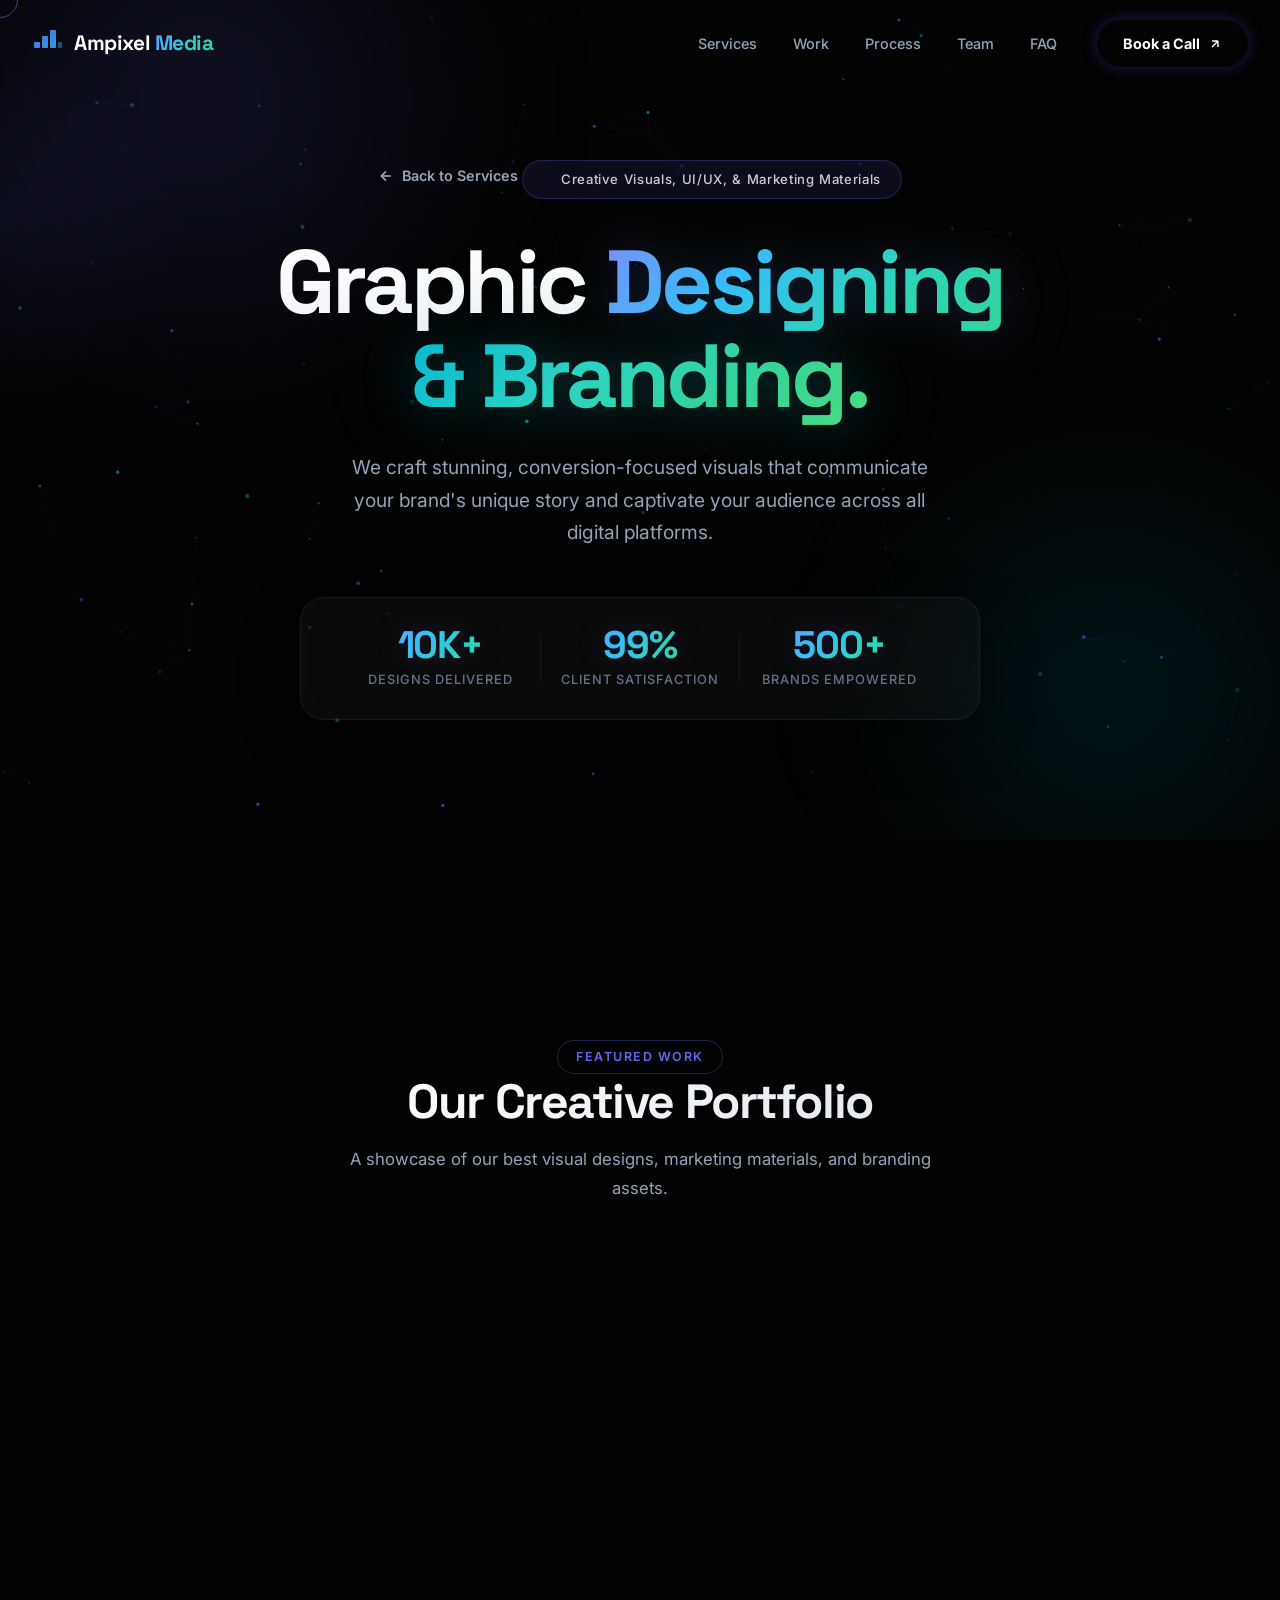
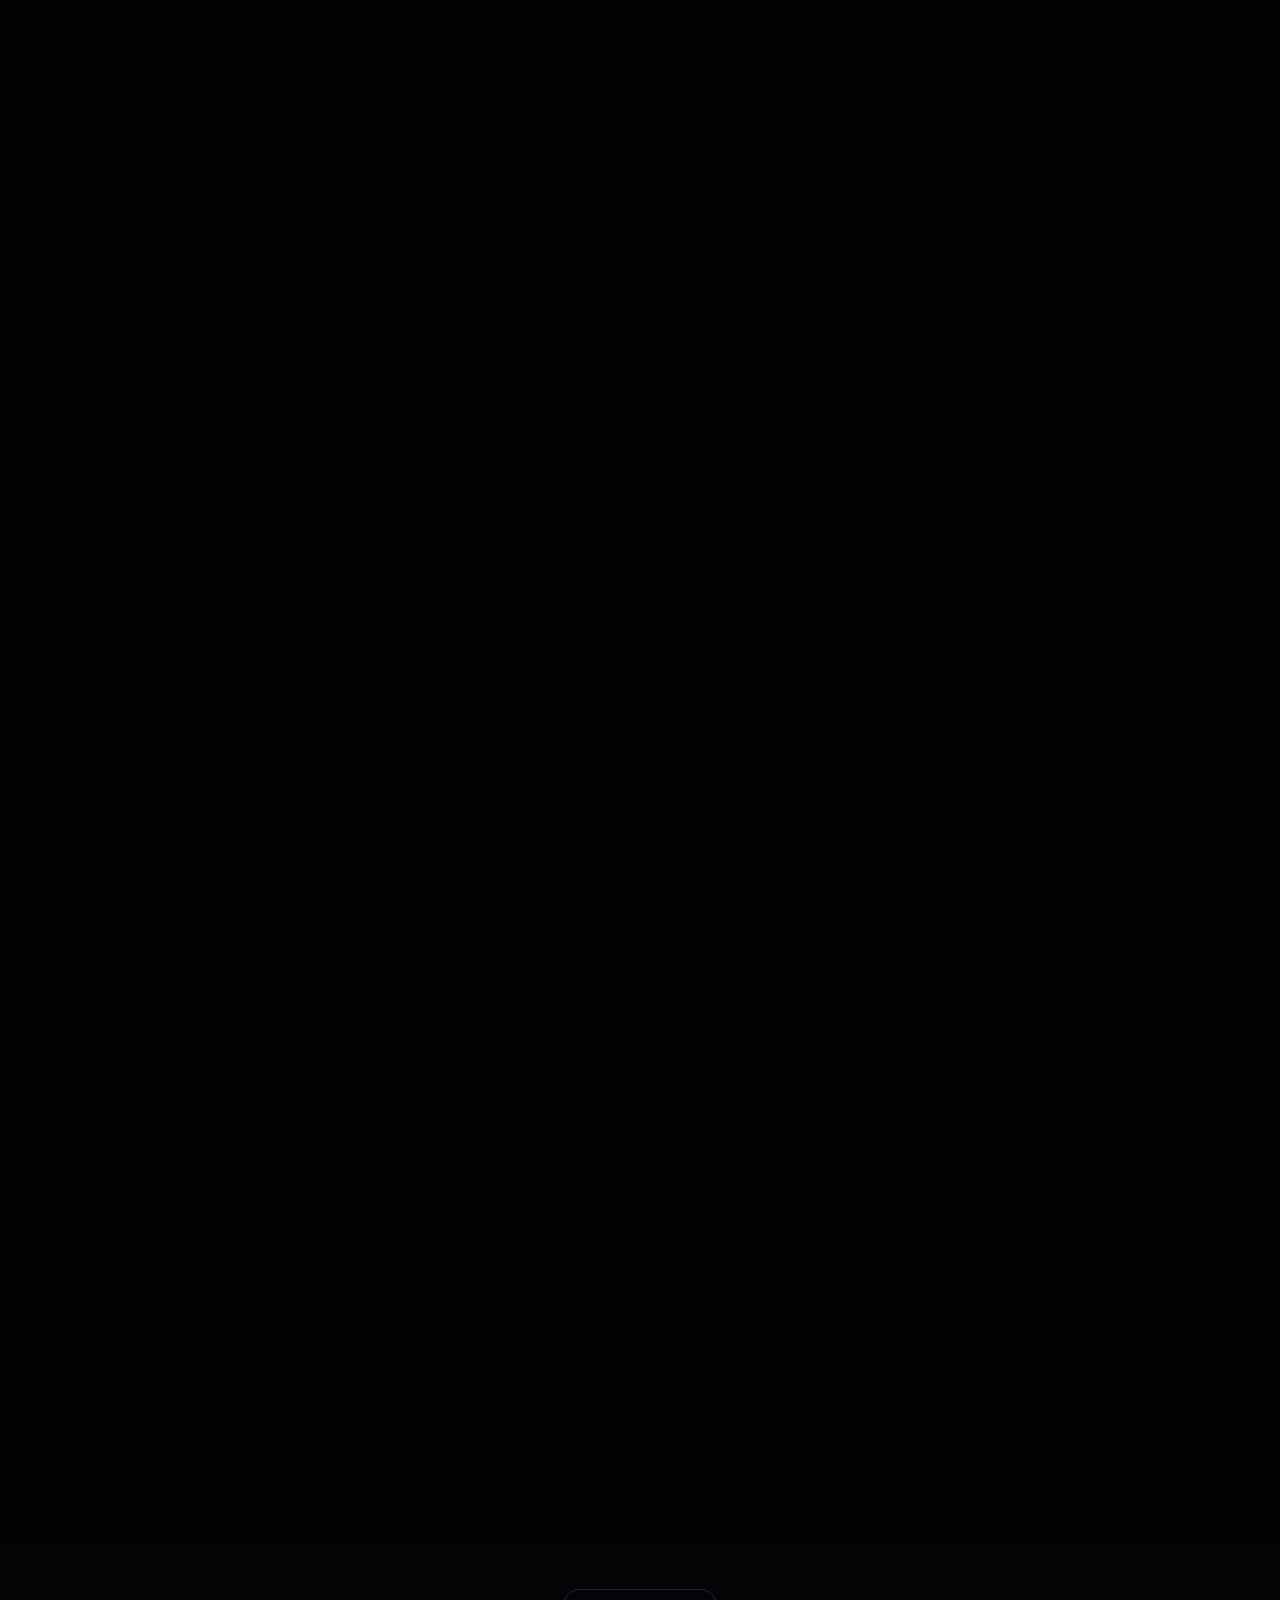
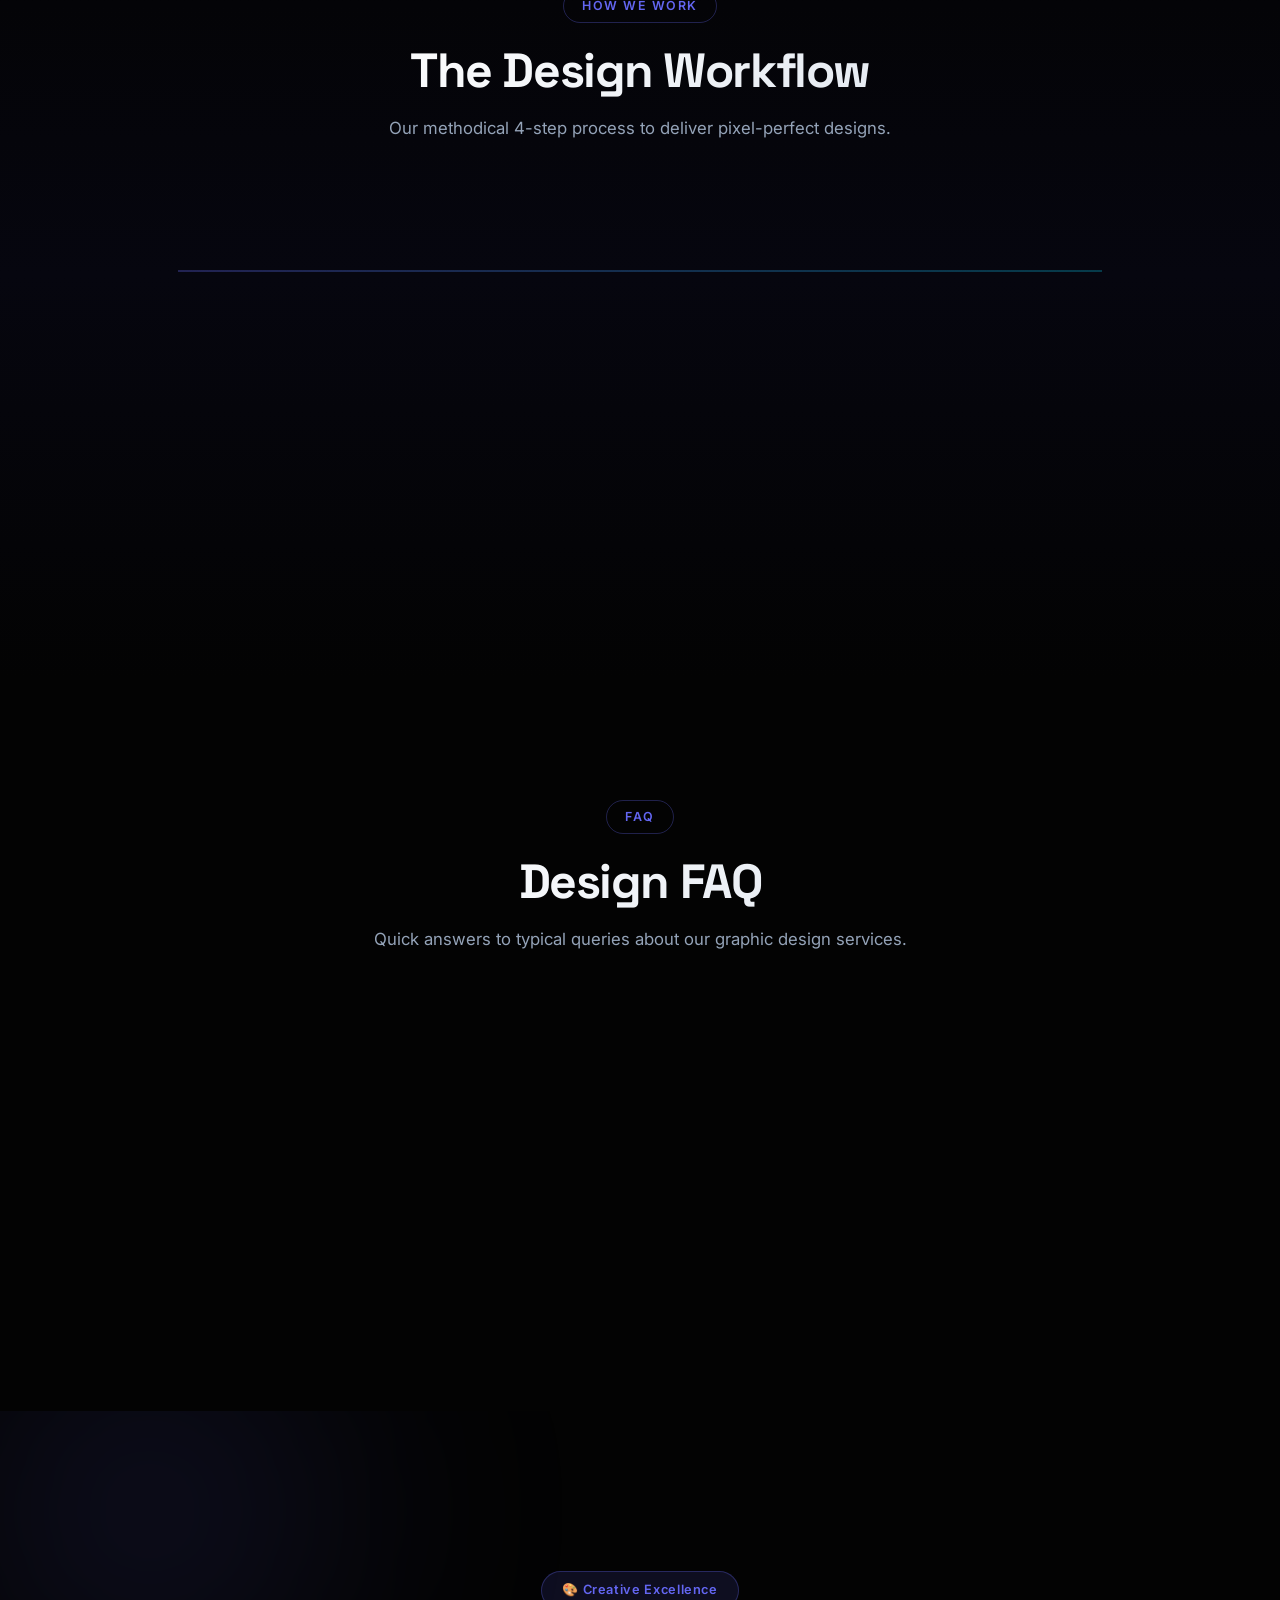
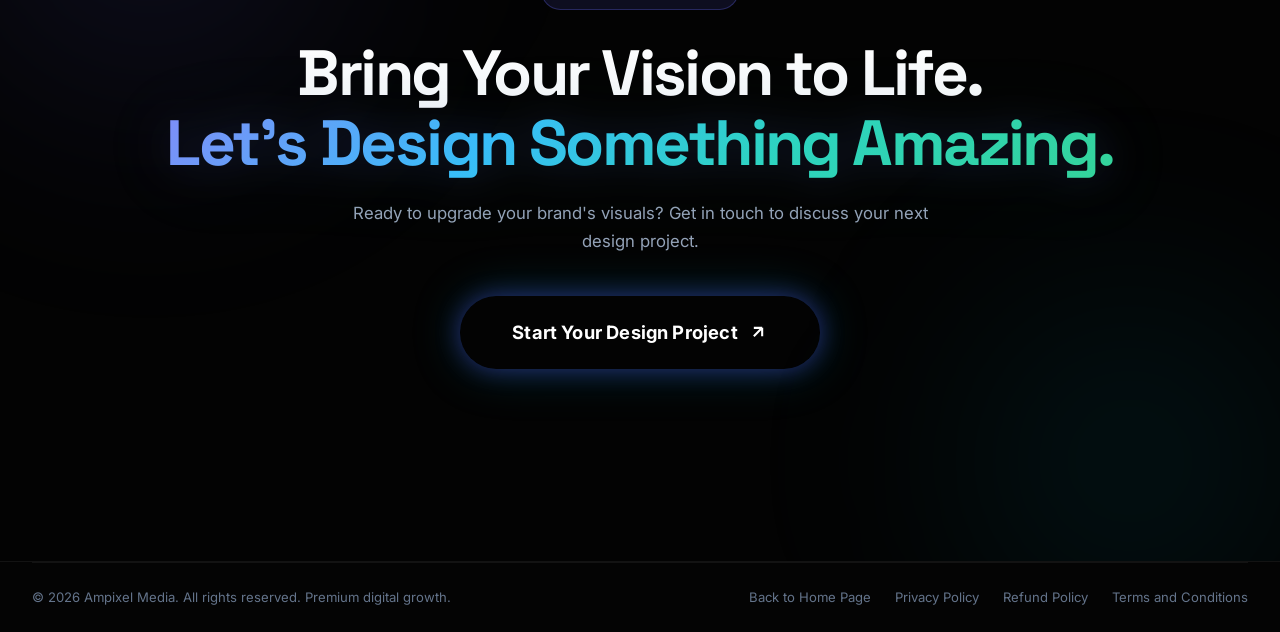
==== graphic-designing.html @ a47f85a4 "added graphic design html" ====
<!DOCTYPE html>
<html lang="en">

<head>
    <meta charset="UTF-8">
    <meta name="viewport" content="width=device-width, initial-scale=1.0">

    <title>Graphic Designing — Ampixel Media</title>
    <meta name="description"
        content="Elevate your brand with stunning visual designs, marketing materials, and digital assets by Ampixel Media.">
    <link rel="preconnect" href="https://fonts.googleapis.com">
    <link rel="preconnect" href="https://fonts.gstatic.com" crossorigin>
    <link
        href="https://fonts.googleapis.com/css2?family=Inter:wght@300;400;500;600;700&family=Space+Grotesk:wght@400;500;600;700;800&display=swap"
        rel="stylesheet">
    <link rel="stylesheet" href="css/style.css">
    <style>
        /* Subpage specific styles */
        .back-btn {
            display: inline-flex;
            align-items: center;
            gap: 8px;
            color: var(--text-secondary);
            font-size: 0.9rem;
            font-weight: 600;
            margin-bottom: 24px;
            transition: var(--transition);
        }

        .back-btn:hover {
            color: var(--secondary);
            transform: translateX(-4px);
        }

        .service-detail-grid {
            display: grid;
            grid-template-columns: 1.2fr 1fr;
            gap: 60px;
            margin-top: 60px;
        }

        .service-features-list {
            display: flex;
            flex-direction: column;
            gap: 24px;
        }

        .feature-item-box {
            background: var(--bg-card);
            border: 1px solid var(--border);
            border-radius: var(--radius);
            padding: 24px;
            transition: var(--transition);
        }

        .feature-item-box:hover {
            border-color: rgba(99, 102, 241, 0.3);
            transform: translateY(-2px);
        }

        .feature-item-box h4 {
            font-family: var(--font-head);
            font-size: 1.1rem;
            font-weight: 700;
            margin-bottom: 8px;
            color: white;
        }

        .feature-item-box p {
            color: var(--text-secondary);
            font-size: 0.9rem;
            line-height: 1.6;
        }

        .tech-stack-wrap {
            margin-top: 32px;
        }

        .tech-stack-title {
            font-family: var(--font-head);
            font-size: 1rem;
            font-weight: 700;
            margin-bottom: 16px;
            letter-spacing: 0.05em;
            text-transform: uppercase;
            color: var(--text-muted);
        }

        .tech-badge-container {
            display: flex;
            gap: 10px;
            flex-wrap: wrap;
        }

        .tech-badge {
            background: rgba(255, 255, 255, 0.03);
            border: 1px solid var(--border);
            border-radius: 50px;
            padding: 8px 18px;
            font-size: 0.85rem;
            color: var(--text-secondary);
            font-weight: 500;
        }

        @media (max-width: 992px) {
            .service-detail-grid {
                grid-template-columns: 1fr;
                gap: 40px;
            }
        }

        /* Masonry Grid Styles */
        .masonry-portfolio {
            padding: 80px 0;
            background: var(--bg);
        }

        .masonry-grid {
            column-count: 3;
            column-gap: 24px;
            margin-top: 40px;
        }

        .masonry-item {
            break-inside: avoid;
            margin-bottom: 24px;
            border-radius: 12px;
            overflow: hidden;
            position: relative;
            background: var(--bg-card);
            border: 1px solid var(--border);
            transition: var(--transition);
        }

        .masonry-item:hover {
            transform: translateY(-5px);
            border-color: var(--secondary);
            box-shadow: 0 10px 30px rgba(0, 0, 0, 0.3);
        }

        .masonry-item img {
            width: 100%;
            display: block;
            transition: transform 0.5s ease;
        }

        .masonry-item:hover img {
            transform: scale(1.05);
        }

        @media (max-width: 992px) {
            .masonry-grid {
                column-count: 2;
            }
        }

        @media (max-width: 576px) {
            .masonry-grid {
                column-count: 1;
            }
        }
    </style>
</head>

<body>

    <!-- Loading Screen -->
    <div id="loader" class="loader">
        <div class="loader-inner">
            <div class="loader-logo">
                <span class="loader-a">A</span><span class="loader-m">mpixel</span>
            </div>
            <div class="loader-bar">
                <div class="loader-fill"></div>
            </div>
            <p class="loader-text">Loading Details...</p>
        </div>
    </div>

    <!-- Custom Cursor -->
    <div class="cursor-dot" id="cursorDot"></div>
    <div class="cursor-ring" id="cursorRing"></div>

    <!-- Scroll Progress -->
    <div class="scroll-progress" id="scrollProgress"></div>

    <!-- Back to Top -->
    <button class="back-to-top" id="backToTop" aria-label="Back to top">
        <svg width="20" height="20" viewBox="0 0 24 24" fill="none" stroke="currentColor" stroke-width="2.5">
            <path d="M18 15l-6-6-6 6" />
        </svg>
    </button>

    <!-- NAVBAR -->
    <nav class="navbar" id="navbar">
        <div class="nav-container">
            <a href="index.html" class="nav-logo">
                <div class="logo-icon">
                    <svg width="32" height="32" viewBox="0 0 32 32" fill="none">
                        <rect x="2" y="14" width="6" height="6" rx="1" fill="url(#lg1)" />
                        <rect x="10" y="8" width="6" height="12" rx="1" fill="url(#lg1)" />
                        <rect x="18" y="2" width="6" height="18" rx="1" fill="url(#lg1)" />
                        <rect x="26" y="14" width="4" height="6" rx="1" fill="url(#lg1)" opacity="0.5" />
                        <defs>
                            <linearGradient id="lg1" x1="0" y1="0" x2="32" y2="32" gradientUnits="userSpaceOnUse">
                                <stop stop-color="#6366F1" />
                                <stop offset="1" stop-color="#06B6D4" />
                            </linearGradient>
                        </defs>
                    </svg>
                </div>
                <span class="logo-text">Ampixel<span class="logo-accent"> Media</span></span>
            </a>
            <div class="nav-links" id="navLinks">
                <a href="index.html#services" class="nav-link">Services</a>
                <a href="index.html#work" class="nav-link">Work</a>
                <a href="index.html#process" class="nav-link">Process</a>
                <a href="index.html#team" class="nav-link">Team</a>
                <a href="index.html#faq" class="nav-link">FAQ</a>
            </div>
            <a href="https://wa.me/917355801141?text=Hi%20Ampixel%20Media!%20I%27d%20like%20to%20book%20a%20free%20strategy%20call%20for%20Graphic%20Designing."
                target="_blank" class="nav-cta">
                Book a Call
                <svg width="14" height="14" viewBox="0 0 24 24" fill="none" stroke="currentColor" stroke-width="2.5">
                    <path d="M7 17L17 7M17 7H7M17 7v10" />
                </svg>
            </a>
            <button class="hamburger" id="hamburger" aria-label="Toggle menu">
                <span></span><span></span><span></span>
            </button>
        </div>
    </nav>

    <!-- HERO SECTION -->
    <section class="hero" id="home" style="min-height: 80vh;">
        <canvas id="particleCanvas"></canvas>
        <div class="hero-blob hero-blob-1"></div>
        <div class="hero-blob hero-blob-2"></div>
        <div class="mouse-glow" id="mouseGlow"></div>

        <div class="hero-container">
            <a href="index.html#services" class="back-btn reveal">
                <svg width="16" height="16" viewBox="0 0 24 24" fill="none" stroke="currentColor" stroke-width="2.5">
                    <line x1="19" y1="12" x2="5" y2="12" />
                    <polyline points="12 19 5 12 12 5" />
                </svg>
                Back to Services
            </a>
            <div class="hero-badge reveal">
                <span class="badge-dot"></span>
                Creative Visuals, UI/UX, & Marketing Materials
            </div>
            <h1 class="hero-title reveal reveal-delay-1">
                Graphic <span class="gradient-text">Designing</span><br>
                <span class="gradient-text-cyan">& Branding.</span>
            </h1>
            <p class="hero-sub reveal reveal-delay-2">
                We craft stunning, conversion-focused visuals that communicate your brand's unique story and captivate
                your audience across all digital platforms.
            </p>

            <div class="hero-stats reveal reveal-delay-3" style="max-width: 680px;">
                <div class="stat-card">
                    <div class="stat-num" data-count="10" data-suffix="K+">0K+</div>
                    <div class="stat-label">Designs Delivered</div>
                </div>
                <div class="stat-divider"></div>
                <div class="stat-card">
                    <div class="stat-num" data-count="99" data-suffix="%">0%</div>
                    <div class="stat-label">Client Satisfaction</div>
                </div>
                <div class="stat-divider"></div>
                <div class="stat-card">
                    <div class="stat-num" data-count="500" data-suffix="+">0+</div>
                    <div class="stat-label">Brands Empowered</div>
                </div>
            </div>
        </div>
    </section>

    <!-- MASONRY PORTFOLIO SECTION -->
    <section class="masonry-portfolio" id="portfolio">
        <div class="section-container">
            <div class="section-header reveal" style="text-align: center;">
                <span class="section-tag" style="margin: 0 auto;">Featured Work</span>
                <h2 class="section-title">Our Creative Portfolio</h2>
                <p class="section-sub">A showcase of our best visual designs, marketing materials, and branding assets.
                </p>
            </div>

            <div class="masonry-grid reveal">
                <!-- Graphic Designing Portfolio -->
                <div class="masonry-item">
                    <img src="images/portfolio/Graphic Designing Portfolio/GE1.png" alt="Graphic Design 1"
                        onerror="this.src='https://picsum.photos/600/800?random=ge1'">
                </div>
                <div class="masonry-item">
                    <img src="images/portfolio/Graphic Designing Portfolio/GE2.png" alt="Graphic Design 2"
                        onerror="this.src='https://picsum.photos/600/600?random=ge2'">
                </div>
                <div class="masonry-item">
                    <img src="images/portfolio/Graphic Designing Portfolio/GE3.png" alt="Graphic Design 3"
                        onerror="this.src='https://picsum.photos/600/900?random=ge3'">
                </div>
                <div class="masonry-item">
                    <img src="images/portfolio/Graphic Designing Portfolio/GE4.png" alt="Graphic Design 4"
                        onerror="this.src='https://picsum.photos/600/500?random=ge4'">
                </div>
                <div class="masonry-item">
                    <img src="images/portfolio/Graphic Designing Portfolio/GE5.png" alt="Graphic Design 5"
                        onerror="this.src='https://picsum.photos/600/750?random=ge5'">
                </div>
                <div class="masonry-item">
                    <img src="images/portfolio/Graphic Designing Portfolio/GE6.png" alt="Graphic Design 6"
                        onerror="this.src='https://picsum.photos/600/850?random=ge6'">
                </div>
                <div class="masonry-item">
                    <img src="images/portfolio/Graphic Designing Portfolio/GE7.png" alt="Graphic Design 7"
                        onerror="this.src='https://picsum.photos/600/700?random=ge7'">
                </div>
            </div>
        </div>
    </section>

    <!-- SERVICE DETAILS SECTION -->
    <section class="services-section" style="background: var(--bg);">
        <div class="section-container" style="padding-top: 40px;">
            <div class="service-detail-grid">
                <div class="reveal">
                    <div class="section-header" style="text-align: left; margin-bottom: 32px; max-width: 100%;">
                        <span class="section-tag" style="margin-left: 0;">Capabilities</span>
                        <h2 class="section-title" style="text-align: left;">High-Impact Visual Design</h2>
                        <p class="section-sub" style="text-align: left;">First impressions matter. We design graphics
                            that not only look beautiful but are strategically created to drive engagement and
                            conversions.</p>
                    </div>

                    <div class="service-features-list">
                        <div class="feature-item-box">
                            <h4>Social Media Creatives</h4>
                            <p>Thumb-stopping graphics tailored for Instagram, Facebook, LinkedIn, and Twitter. We
                                create carousels, single posts, and stories that align with your brand guidelines.</p>
                        </div>
                        <div class="feature-item-box">
                            <h4>UI/UX & Web Design Mockups</h4>
                            <p>Sleek, modern, and user-friendly interface designs for web and mobile applications. We
                                focus on usability, aesthetics, and seamless user experiences.</p>
                        </div>
                        <div class="feature-item-box">
                            <h4>Marketing & Print Materials</h4>
                            <p>High-quality designs for digital ads, posters, flyers, brochures, and banners. Our
                                designs ensure your marketing campaigns stand out and deliver results.</p>
                        </div>
                    </div>
                </div>

                <div class="reveal">
                    <div class="section-header" style="text-align: left; margin-bottom: 32px; max-width: 100%;">
                        <span class="section-tag" style="margin-left: 0;">Our Tools</span>
                        <h2 class="section-title" style="text-align: left;">Creative Arsenal</h2>
                    </div>

                    <div class="feature-item-box" style="margin-bottom: 32px;">
                        <h4 style="color: var(--secondary);">Design Strategy</h4>
                        <p>We blend art and psychology to choose the right color palettes, typography, and visual
                            hierarchy that resonates with your target demographic.</p>
                    </div>

                    <div class="tech-stack-wrap">
                        <div class="tech-stack-title">Software We Command</div>
                        <div class="tech-badge-container">
                            <span class="tech-badge">Adobe Photoshop</span>
                            <span class="tech-badge">Adobe Illustrator</span>
                            <span class="tech-badge">Figma</span>
                            <span class="tech-badge">Adobe InDesign</span>
                            <span class="tech-badge">Canva Pro</span>
                            <span class="tech-badge">CorelDRAW</span>
                        </div>
                    </div>
                </div>
            </div>
        </div>
    </section>

    <!-- PROCESS SECTION -->
    <section class="process-section" id="process">
        <div class="section-container">
            <div class="section-header reveal">
                <span class="section-tag">How We Work</span>
                <h2 class="section-title">The Design Workflow</h2>
                <p class="section-sub">Our methodical 4-step process to deliver pixel-perfect designs.</p>
            </div>

            <div class="process-timeline">
                <div class="process-step reveal">
                    <div class="step-number">01</div>
                    <div class="step-content">
                        <div class="step-icon">🎯</div>
                        <h3>Discovery & Briefing</h3>
                        <p>We start by understanding your brand, target audience, goals, and visual preferences.</p>
                    </div>
                    <div class="step-connector"></div>
                </div>
                <div class="process-step reveal">
                    <div class="step-number">02</div>
                    <div class="step-content">
                        <div class="step-icon">💡</div>
                        <h3>Ideation & Concepts</h3>
                        <p>Brainstorming and sketching out initial concepts, layouts, and mood boards.</p>
                    </div>
                    <div class="step-connector"></div>
                </div>
                <div class="process-step reveal">
                    <div class="step-number">03</div>
                    <div class="step-content">
                        <div class="step-icon">🎨</div>
                        <h3>Design & Refinement</h3>
                        <p>Creating the actual digital artwork, focusing on typography, colors, and visual hierarchy.
                        </p>
                    </div>
                    <div class="step-connector"></div>
                </div>
                <div class="process-step reveal">
                    <div class="step-number">04</div>
                    <div class="step-content">
                        <div class="step-icon">✨</div>
                        <h3>Feedback & Final Delivery</h3>
                        <p>Collaborating on revisions until perfection, then exporting in all necessary formats.</p>
                    </div>
                </div>
            </div>
        </div>
    </section>

    <!-- FAQ SECTION -->
    <section class="faq-section" id="faq">
        <div class="section-container">
            <div class="section-header reveal">
                <span class="section-tag">FAQ</span>
                <h2 class="section-title">Design FAQ</h2>
                <p class="section-sub">Quick answers to typical queries about our graphic design services.</p>
            </div>

            <div class="faq-list">
                <div class="faq-item reveal" tabindex="0">
                    <div class="faq-question">
                        <span>What file formats do you deliver?</span>
                        <div class="faq-icon"><svg width="20" height="20" viewBox="0 0 24 24" fill="none"
                                stroke="currentColor" stroke-width="2.5">
                                <path d="M12 5v14M5 12h14" />
                            </svg></div>
                    </div>
                    <div class="faq-answer">
                        <p>We provide all standard formats including PNG, JPG, PDF, and source files like PSD, AI, or
                            Figma links depending on the project requirements.</p>
                    </div>
                </div>

                <div class="faq-item reveal" tabindex="0">
                    <div class="faq-question">
                        <span>Do you offer unlimited revisions?</span>
                        <div class="faq-icon"><svg width="20" height="20" viewBox="0 0 24 24" fill="none"
                                stroke="currentColor" stroke-width="2.5">
                                <path d="M12 5v14M5 12h14" />
                            </svg></div>
                    </div>
                    <div class="faq-answer">
                        <p>We typically include a set number of revisions (usually 2-3 rounds) to ensure the project
                            stays on track, but we always work with you until you are completely satisfied.</p>
                    </div>
                </div>

                <div class="faq-item reveal" tabindex="0">
                    <div class="faq-question">
                        <span>Can you follow our existing brand guidelines?</span>
                        <div class="faq-icon"><svg width="20" height="20" viewBox="0 0 24 24" fill="none"
                                stroke="currentColor" stroke-width="2.5">
                                <path d="M12 5v14M5 12h14" />
                            </svg></div>
                    </div>
                    <div class="faq-answer">
                        <p>Absolutely! We ensure all new designs are perfectly aligned with your existing brand
                            identity, typography, and color schemes.</p>
                    </div>
                </div>
            </div>
        </div>
    </section>

    <!-- FINAL CTA SECTION -->
    <section class="final-cta" id="contact">
        <div class="cta-blob cta-blob-1"></div>
        <div class="cta-blob cta-blob-2"></div>
        <div class="section-container">
            <div class="cta-content reveal">
                <div class="cta-badge">🎨 Creative Excellence</div>
                <h2 class="cta-title">Bring Your Vision to Life.<br><span class="gradient-text">Let's Design Something
                        Amazing.</span></h2>
                <p class="cta-sub">Ready to upgrade your brand's visuals? Get in touch to discuss your next design
                    project.</p>
                <div class="cta-buttons">
                    <a href="https://wa.me/917355801141?text=Hi%20Ampixel%20Media!%20I%27d%20like%20to%20discuss%20a%20Graphic%20Design%20project."
                        target="_blank" class="btn-primary-glow btn-xl">
                        <span>Start Your Design Project</span>
                        <svg width="20" height="20" viewBox="0 0 24 24" fill="none" stroke="currentColor"
                            stroke-width="2.5">
                            <path d="M7 17L17 7M17 7H7M17 7v10" />
                        </svg>
                    </a>
                </div>
            </div>
        </div>
    </section>

    <!-- FOOTER -->
    <footer class="footer" id="footer">
        <div class="footer-container">
            <div class="footer-bottom">
                <p>© 2025 Ampixel Media. All rights reserved. Premium digital growth.</p>
                <div class="footer-bottom-links">
                    <a href="index.html">Back to Home Page</a>
                    <a href="privacy-policy.html">Privacy Policy</a>
                    <a href="refund-policy.html">Refund Policy</a>
                    <a href="terms-and-conditions.html">Terms and Conditions</a>
                </div>
            </div>
        </div>
    </footer>

    <script src="js/main.js"></script>
</body>

</html>
---- css/style.css ----
/* =============================================
   AMPIXEL MEDIA — PREMIUM AGENCY STYLESHEET
   ============================================= */

/* ---- FONTS ---- */
@import url('https://fonts.googleapis.com/css2?family=Inter:wght@300;400;500;600;700&family=Space+Grotesk:wght@400;500;600;700;800&display=swap');

/* ---- CSS VARIABLES ---- */
:root {
  /* Premium Indigo-Cyan-Emerald palette */
  --primary: #6366F1;
  --primary-rgb: 99, 102, 241;
  --primary-deep: #4F46E5;
  --secondary: #06B6D4;
  --secondary-rgb: 6, 182, 212;
  --tertiary: #10B981;
  --tertiary-rgb: 16, 185, 129;
  --accent-purple: #8B5CF6;
  --accent-pink: #EC4899;
  --accent-blue: #3B82F6;
  --accent-emerald: #34D399;
  --btn-blue-start: #4338CA;
  --btn-blue-mid: #4F46E5;
  --btn-blue-end: #06B6D4;
  --bg: #030303;
  --bg-card: #0A0A0A;
  --bg-card2: #050505;
  --text: #F8FAFC;
  --text-secondary: #94A3B8;
  --text-muted: #64748B;
  --border: rgba(255,255,255,0.06);
  --border-glow: rgba(99, 102, 241, 0.35);
  --glass-bg: rgba(255,255,255,0.02);
  --glass-border: rgba(255,255,255,0.06);
  --font-head: 'Space Grotesk', sans-serif;
  --font-body: 'Inter', sans-serif;
  --radius: 16px;
  --radius-sm: 10px;
  --radius-lg: 24px;
  --transition: all 0.3s cubic-bezier(0.4, 0, 0.2, 1);
  --transition-slow: all 0.6s cubic-bezier(0.4, 0, 0.2, 1);
  --shadow-glow: 0 0 50px rgba(99, 102, 241, 0.3);
  --shadow-card: 0 20px 60px rgba(0, 0, 0, 0.6);

  /* Gradient presets */
  --grad-primary: linear-gradient(135deg, #6366F1 0%, #3B82F6 30%, #06B6D4 60%, #10B981 100%);
  --grad-hero: linear-gradient(135deg, #818CF8 0%, #38BDF8 35%, #2DD4BF 65%, #34D399 100%);
  --grad-accent: linear-gradient(135deg, #8B5CF6 0%, #6366F1 25%, #06B6D4 55%, #34D399 100%);
  --grad-warm: linear-gradient(135deg, #A78BFA 0%, #818CF8 30%, #38BDF8 60%, #2DD4BF 100%);
  --grad-cool: linear-gradient(135deg, #3B82F6 0%, #06B6D4 40%, #10B981 70%, #34D399 100%);
  --grad-subtle: linear-gradient(135deg, #94A3B8 0%, #CBD5E1 50%, #E2E8F0 100%);
}

/* ---- RESET & BASE ---- */
*, *::before, *::after {
  box-sizing: border-box;
  margin: 0;
  padding: 0;
}

html {
  scroll-behavior: smooth;
  font-size: 16px;
}

body {
  font-family: var(--font-body);
  background: var(--bg);
  color: var(--text);
  line-height: 1.6;
  overflow-x: hidden;
  cursor: none;
}

/* ---- SELECTIVE PREMIUM TEXT GRADIENT SYSTEM ---- */
/* Headings get a rich indigo-to-emerald gradient for premium depth */
h1, h2, h3 {
  background: var(--grad-primary);
  -webkit-background-clip: text;
  -webkit-text-fill-color: transparent;
  background-clip: text;
}

/* Section subtitles & body copy — refined silver gradient for elegance */
h4, h5, h6 {
  background: linear-gradient(135deg, #E2E8F0 0%, #CBD5E1 50%, #94A3B8 100%);
  -webkit-background-clip: text;
  -webkit-text-fill-color: transparent;
  background-clip: text;
}

/* Body text uses high-contrast off-white — no gradient for readability */
p, li, label, blockquote {
  color: var(--text-secondary);
  -webkit-text-fill-color: var(--text-secondary);
}

/* Links & strong — subtle luminous treatment */
a {
  color: inherit;
  -webkit-text-fill-color: inherit;
}

strong, b {
  background: linear-gradient(135deg, #F8FAFC 0%, #E2E8F0 100%);
  -webkit-background-clip: text;
  -webkit-text-fill-color: transparent;
  background-clip: text;
}

/* UI Exclusions — keep interactive elements clean */
button,
input,
textarea,
select,
.btn-primary-glow,
.btn-primary-glow *,
.btn-outline-glow,
.btn-outline-glow *,
.btn-xl,
.btn-xl *,
.nav-cta,
.nav-cta *,
.mobile-cta,
.mobile-cta *,
.portfolio-btn,
.portfolio-btn *,
.newsletter-form button,
.newsletter-form button *,
.back-to-top,
.back-to-top *,
.social-btn,
.social-btn *,
.nav-link,
.nav-link *,
.mobile-link,
.mobile-link *,
.footer-links-group a,
.footer-bottom-links a,
.tech-badge,
.tech-badge *,
.service-tags span,
.service-tags span *,
.portfolio-results span,
.portfolio-industry,
.section-tag,
.badge-dot,
.step-number,
.author-avatar,
.service-badge,
.cursor-dot,
.cursor-ring,
.hamburger,
.hamburger span,
.marquee-item,
.marquee-item *,
svg,
svg *,
i,
i *,
.industry-icon,
.loader-text,
.loader-m,
.stat-label,
.hero-sub,
.section-sub,
.cta-sub,
.service-desc,
.why-card p,
.step-content p,
.result-desc,
.testimonial-text,
.faq-answer p,
.team-info p,
.team-role,
.footer-tagline,
.contact-item,
.contact-item a,
.footer-bottom p,
.footer-newsletter p,
.cta-trust,
.cta-trust span,
.trusted-label,
.back-btn {
  background: unset !important;
  -webkit-background-clip: unset !important;
  -webkit-text-fill-color: currentColor !important;
  background-clip: unset !important;
}

/* Custom scrollbar */
::-webkit-scrollbar { width: 5px; }
::-webkit-scrollbar-track { background: var(--bg); }
::-webkit-scrollbar-thumb {
  background: linear-gradient(180deg, #6366F1, #06B6D4, #10B981);
  border-radius: 10px;
}

img { max-width: 100%; height: auto; display: block; }
a { text-decoration: none; color: inherit; }
ul { list-style: none; }
button { cursor: pointer; border: none; background: none; font-family: inherit; }
input, textarea { font-family: inherit; }
* { -webkit-font-smoothing: antialiased; }

/* =============================================
   CURSOR
   ============================================= */
.cursor-dot {
  position: fixed;
  width: 6px;
  height: 6px;
  background: var(--primary);
  border-radius: 50%;
  pointer-events: none;
  z-index: 99999;
  transform: translate(-50%, -50%);
  transition: width 0.2s, height 0.2s, background 0.2s;
}

.cursor-ring {
  position: fixed;
  width: 36px;
  height: 36px;
  border: 1.5px solid rgba(99, 102, 241, 0.6);
  border-radius: 50%;
  pointer-events: none;
  z-index: 99998;
  transform: translate(-50%, -50%);
  transition: width 0.35s cubic-bezier(0.4, 0, 0.2, 1),
              height 0.35s cubic-bezier(0.4, 0, 0.2, 1),
              border-color 0.3s,
              left 0.12s linear,
              top 0.12s linear;
}

.cursor-ring.hovered {
  width: 56px;
  height: 56px;
  border-color: rgba(6, 182, 212, 0.8);
  background: rgba(99, 102, 241, 0.05);
}

/* =============================================
   SCROLL PROGRESS
   ============================================= */
.scroll-progress {
  position: fixed;
  top: 0;
  left: 0;
  height: 3px;
  background: linear-gradient(90deg, var(--primary), var(--secondary));
  z-index: 99997;
  width: 0%;
  transition: width 0.1s linear;
  box-shadow: 0 0 12px rgba(99, 102, 241, 0.8);
}

/* =============================================
   BACK TO TOP
   ============================================= */
.back-to-top {
  position: fixed;
  bottom: 32px;
  right: 32px;
  width: 48px;
  height: 48px;
  background: linear-gradient(135deg, var(--btn-blue-mid), var(--btn-blue-end));
  border-radius: 50%;
  display: flex;
  align-items: center;
  justify-content: center;
  color: white !important;
  -webkit-text-fill-color: white !important;
  z-index: 9990;
  opacity: 0;
  transform: translateY(20px);
  transition: all 0.3s cubic-bezier(0.175, 0.885, 0.32, 1.275);
  box-shadow: 0 0 15px rgba(79, 70, 229, 0.4);
}

.back-to-top.visible {
  opacity: 1;
  transform: translateY(0);
}

.back-to-top:hover {
  transform: translateY(-4px) scale(1.05);
  box-shadow: 0 0 25px rgba(79, 70, 229, 0.7), 0 0 45px rgba(6, 182, 212, 0.4);
}

/* =============================================
   LOADING SCREEN
   ============================================= */
.loader {
  position: fixed;
  inset: 0;
  background: var(--bg);
  z-index: 999999;
  display: flex;
  align-items: center;
  justify-content: center;
  flex-direction: column;
  transition: opacity 0.6s ease, visibility 0.6s ease;
}

.loader.done {
  opacity: 0;
  visibility: hidden;
  pointer-events: none;
}

.loader-inner { text-align: center; }

.loader-logo {
  font-family: var(--font-head);
  font-size: 2.5rem;
  font-weight: 800;
  margin-bottom: 2rem;
  letter-spacing: -0.02em;
}

.loader-a {
  background: var(--grad-hero) !important;
  -webkit-background-clip: text !important;
  -webkit-text-fill-color: transparent !important;
  background-clip: text !important;
}

.loader-m { color: white; }

.loader-bar {
  width: 200px;
  height: 3px;
  background: rgba(255,255,255,0.1);
  border-radius: 10px;
  overflow: hidden;
  margin: 0 auto 1rem;
}

.loader-fill {
  height: 100%;
  width: 0%;
  background: linear-gradient(90deg, var(--primary), var(--secondary));
  border-radius: 10px;
  animation: loaderFill 2s cubic-bezier(0.4, 0, 0.2, 1) forwards;
}

@keyframes loaderFill {
  0% { width: 0%; }
  60% { width: 75%; }
  100% { width: 100%; }
}

.loader-text {
  color: var(--text-muted);
  font-size: 0.8rem;
  letter-spacing: 0.15em;
  text-transform: uppercase;
}

/* =============================================
   SCROLL REVEAL
   ============================================= */
.reveal {
  opacity: 0;
  transform: translateY(40px);
  transition: opacity 0.8s cubic-bezier(0.4, 0, 0.2, 1),
              transform 0.8s cubic-bezier(0.4, 0, 0.2, 1);
}

.reveal.visible {
  opacity: 1;
  transform: translateY(0);
}

.reveal-delay-1 { transition-delay: 0.1s; }
.reveal-delay-2 { transition-delay: 0.2s; }
.reveal-delay-3 { transition-delay: 0.3s; }
.reveal-delay-4 { transition-delay: 0.5s; }

/* =============================================
   UTILITY CLASSES
   ============================================= */
/* ---- PREMIUM GRADIENT TEXT VARIANTS ---- */
.gradient-text {
  background: linear-gradient(135deg, #818CF8 0%, #38BDF8 35%, #2DD4BF 65%, #34D399 100%) !important;
  -webkit-background-clip: text !important;
  -webkit-text-fill-color: transparent !important;
  background-clip: text !important;
  filter: drop-shadow(0 0 20px rgba(99, 102, 241, 0.2)) drop-shadow(0 0 40px rgba(52, 211, 153, 0.1));
}

.gradient-text-cyan {
  background: linear-gradient(135deg, #06B6D4 0%, #2DD4BF 40%, #34D399 70%, #4ADE80 100%) !important;
  -webkit-background-clip: text !important;
  -webkit-text-fill-color: transparent !important;
  background-clip: text !important;
  filter: drop-shadow(0 0 25px rgba(6, 182, 212, 0.25)) drop-shadow(0 0 50px rgba(52, 211, 153, 0.15));
}

/* Indigo-violet variant for accent diversity */
.gradient-text-violet {
  background: linear-gradient(135deg, #A78BFA 0%, #818CF8 40%, #6366F1 70%, #4F46E5 100%) !important;
  -webkit-background-clip: text !important;
  -webkit-text-fill-color: transparent !important;
  background-clip: text !important;
  filter: drop-shadow(0 0 25px rgba(139, 92, 246, 0.25));
}

/* Animated shimmer gradient for hero emphasis */
.gradient-text-animated {
  background: linear-gradient(90deg, #818CF8, #38BDF8, #2DD4BF, #34D399, #818CF8) !important;
  background-size: 200% auto !important;
  -webkit-background-clip: text !important;
  -webkit-text-fill-color: transparent !important;
  background-clip: text !important;
  animation: gradientShimmer 4s linear infinite;
  filter: drop-shadow(0 0 30px rgba(99, 102, 241, 0.2));
}

@keyframes gradientShimmer {
  0% { background-position: 0% center; }
  100% { background-position: 200% center; }
}

/* White-to-silver gradient for premium headings that need subtlety */
.gradient-text-silver {
  background: linear-gradient(135deg, #FFFFFF 0%, #E2E8F0 40%, #CBD5E1 80%, #94A3B8 100%) !important;
  -webkit-background-clip: text !important;
  -webkit-text-fill-color: transparent !important;
  background-clip: text !important;
}

.glass {
  background: var(--glass-bg);
  backdrop-filter: blur(20px);
  -webkit-backdrop-filter: blur(20px);
  border: 1px solid var(--glass-border);
}

/* =============================================
   BUTTONS
   ============================================= */
.btn-primary-glow {
  display: inline-flex;
  align-items: center;
  gap: 10px;
  padding: 17px 38px;
  background: linear-gradient(135deg, var(--btn-blue-start), var(--btn-blue-mid), var(--btn-blue-end));
  color: #ffffff !important;
  -webkit-text-fill-color: #ffffff !important;
  border-radius: 50px;
  font-family: var(--font-body);
  font-weight: 700;
  font-size: 1.05rem;
  transition: all 0.4s cubic-bezier(0.175, 0.885, 0.32, 1.275);
  position: relative;
  overflow: hidden;
  box-shadow: 0 0 25px rgba(79, 70, 229, 0.45), 0 0 50px rgba(6, 182, 212, 0.25);
  letter-spacing: 0.01em;
  white-space: nowrap;
}

.btn-primary-glow::before {
  content: '';
  position: absolute;
  inset: 0;
  background: linear-gradient(135deg, rgba(255,255,255,0.25), transparent);
  opacity: 0;
  transition: opacity 0.3s;
}

.btn-primary-glow:hover {
  transform: translateY(-4px) scale(1.03);
  box-shadow: 0 0 35px rgba(79, 70, 229, 0.75), 0 0 70px rgba(6, 182, 212, 0.45);
}

.btn-primary-glow:hover::before { opacity: 1; }

.btn-xl {
  padding: 22px 52px;
  font-size: 1.15rem;
}

.btn-outline-glow {
  display: inline-flex;
  align-items: center;
  gap: 10px;
  padding: 15px 34px;
  background: rgba(79, 70, 229, 0.03);
  color: #ffffff !important;
  -webkit-text-fill-color: #ffffff !important;
  border-radius: 50px;
  font-family: var(--font-body);
  font-weight: 700;
  font-size: 1.05rem;
  border: 2px solid var(--btn-blue-mid);
  transition: all 0.3s cubic-bezier(0.4, 0, 0.2, 1);
  backdrop-filter: blur(10px);
  -webkit-backdrop-filter: blur(10px);
  white-space: nowrap;
}

.btn-outline-glow:hover {
  border-color: var(--btn-blue-end);
  background: rgba(79, 70, 229, 0.15);
  transform: translateY(-4px) scale(1.03);
  box-shadow: 0 0 25px rgba(79, 70, 229, 0.35);
}

/* =============================================
   NAVBAR
   ============================================= */
.navbar {
  position: fixed;
  top: 0;
  left: 0;
  right: 0;
  z-index: 9999;
  padding: 20px 0;
  transition: var(--transition-slow);
}

.navbar.scrolled {
  padding: 12px 0;
  background: rgba(5, 5, 5, 0.85);
  backdrop-filter: blur(24px);
  -webkit-backdrop-filter: blur(24px);
  border-bottom: 1px solid var(--border);
  box-shadow: 0 4px 40px rgba(0,0,0,0.4);
}

.nav-container {
  max-width: 1280px;
  margin: 0 auto;
  padding: 0 32px;
  display: flex;
  align-items: center;
  gap: 40px;
}

.nav-logo {
  display: flex;
  align-items: center;
  gap: 10px;
  text-decoration: none;
  flex-shrink: 0;
}

.logo-icon { display: flex; align-items: center; }

.logo-text {
  font-family: var(--font-head);
  font-size: 1.3rem;
  font-weight: 700;
  color: white;
  letter-spacing: -0.02em;
}

.logo-accent {
  background: var(--grad-hero) !important;
  -webkit-background-clip: text !important;
  -webkit-text-fill-color: transparent !important;
  background-clip: text !important;
}

.nav-links {
  display: flex;
  align-items: center;
  gap: 36px;
  margin-left: auto;
}

.nav-link {
  color: var(--text-secondary);
  font-size: 0.9rem;
  font-weight: 500;
  transition: color 0.2s;
  position: relative;
}

.nav-link::after {
  content: '';
  position: absolute;
  bottom: -4px;
  left: 0;
  right: 0;
  height: 2px;
  background: linear-gradient(90deg, var(--primary), var(--secondary));
  transform: scaleX(0);
  transition: transform 0.3s cubic-bezier(0.4, 0, 0.2, 1);
  border-radius: 2px;
}

.nav-link:hover { color: white; }
.nav-link:hover::after { transform: scaleX(1); }

.nav-cta {
  display: inline-flex;
  align-items: center;
  gap: 8px;
  padding: 12px 26px;
  background: linear-gradient(135deg, var(--btn-blue-mid), var(--btn-blue-end));
  color: #ffffff !important;
  -webkit-text-fill-color: #ffffff !important;
  border-radius: 50px;
  font-size: 0.9rem;
  font-weight: 700;
  transition: all 0.3s cubic-bezier(0.175, 0.885, 0.32, 1.275);
  box-shadow: 0 0 15px rgba(79, 70, 229, 0.35);
  flex-shrink: 0;
}

.nav-cta:hover {
  transform: translateY(-2px) scale(1.03);
  box-shadow: 0 0 25px rgba(79, 70, 229, 0.6), 0 0 40px rgba(6, 182, 212, 0.3);
}

.hamburger {
  display: none;
  flex-direction: column;
  gap: 5px;
  padding: 8px;
  margin-left: auto;
}

.hamburger span {
  display: block;
  width: 24px;
  height: 2px;
  background: white;
  border-radius: 2px;
  transition: var(--transition);
}

.hamburger.active span:nth-child(1) { transform: rotate(45deg) translate(5px, 5px); }
.hamburger.active span:nth-child(2) { opacity: 0; }
.hamburger.active span:nth-child(3) { transform: rotate(-45deg) translate(5px, -5px); }

.mobile-menu {
  display: none;
  flex-direction: column;
  padding: 16px 32px 24px;
  gap: 4px;
  background: rgba(5, 5, 5, 0.98);
  backdrop-filter: blur(24px);
  border-top: 1px solid var(--border);
}

.mobile-menu.open { display: flex; }

.mobile-link {
  padding: 12px 0;
  color: var(--text-secondary);
  font-size: 1rem;
  font-weight: 500;
  border-bottom: 1px solid var(--border);
  transition: color 0.2s;
}
.mobile-link:hover { color: white; }

.mobile-cta {
  margin-top: 16px;
  padding: 14px 28px;
  background: linear-gradient(135deg, var(--btn-blue-mid), var(--btn-blue-end));
  color: #ffffff !important;
  -webkit-text-fill-color: #ffffff !important;
  border-radius: 50px;
  font-weight: 700;
  text-align: center;
  transition: all 0.3s ease;
  box-shadow: 0 0 15px rgba(79, 70, 229, 0.35);
}

.mobile-cta:hover {
  background: linear-gradient(135deg, var(--btn-blue-start), var(--btn-blue-mid));
  box-shadow: 0 0 25px rgba(79, 70, 229, 0.6);
}

/* =============================================
   SECTION COMMON
   ============================================= */
.section-container {
  max-width: 1280px;
  margin: 0 auto;
  padding: 120px 32px;
}

.section-header {
  text-align: center;
  max-width: 640px;
  margin: 0 auto 80px;
}

.section-tag {
  display: inline-block;
  padding: 6px 18px;
  background: rgba(99, 102, 241, 0.12);
  border: 1px solid rgba(99, 102, 241, 0.3);
  border-radius: 50px;
  font-size: 0.78rem;
  font-weight: 600;
  color: var(--primary);
  letter-spacing: 0.12em;
  text-transform: uppercase;
  margin-bottom: 20px;
}

.section-title {
  font-family: var(--font-head);
  font-size: clamp(2rem, 4vw, 3rem);
  font-weight: 800;
  line-height: 1.15;
  letter-spacing: -0.03em;
  margin-bottom: 16px;
  /* White base with gradient spans inside */
  background: linear-gradient(135deg, #FFFFFF 0%, #E2E8F0 100%) !important;
  -webkit-background-clip: text !important;
  -webkit-text-fill-color: transparent !important;
  background-clip: text !important;
}

.section-sub {
  color: var(--text-secondary);
  font-size: 1.05rem;
  line-height: 1.7;
}

/* =============================================
   HERO SECTION
   ============================================= */
.hero {
  position: relative;
  min-height: 100vh;
  display: flex;
  align-items: center;
  overflow: hidden;
  background: var(--bg);
}

/* Particle canvas */
#particleCanvas {
  position: absolute;
  inset: 0;
  width: 100%;
  height: 100%;
  z-index: 0;
}

/* Gradient blobs */
.hero-blob {
  position: absolute;
  border-radius: 50%;
  filter: blur(80px);
  animation: blobFloat 8s ease-in-out infinite;
  pointer-events: none;
  z-index: 1;
}

.hero-blob-1 {
  width: 600px;
  height: 600px;
  background: radial-gradient(circle, rgba(99, 102, 241, 0.18) 0%, transparent 70%);
  top: -200px;
  left: -100px;
  animation-delay: 0s;
}

.hero-blob-2 {
  width: 500px;
  height: 500px;
  background: radial-gradient(circle, rgba(6, 182, 212, 0.14) 0%, transparent 70%);
  bottom: -100px;
  right: -80px;
  animation-delay: -3s;
}

.hero-blob-3 {
  width: 400px;
  height: 400px;
  background: radial-gradient(circle, rgba(168, 85, 247, 0.12) 0%, transparent 70%);
  top: 50%;
  left: 50%;
  transform: translate(-50%, -50%);
  animation-delay: -5s;
}

@keyframes blobFloat {
  0%, 100% { transform: translate(0, 0) scale(1); }
  33% { transform: translate(30px, -40px) scale(1.05); }
  66% { transform: translate(-20px, 30px) scale(0.97); }
}

/* Mouse glow */
.mouse-glow {
  position: absolute;
  width: 400px;
  height: 400px;
  border-radius: 50%;
  background: radial-gradient(circle, rgba(99, 102, 241, 0.08) 0%, transparent 65%);
  pointer-events: none;
  z-index: 1;
  transform: translate(-50%, -50%);
  transition: left 0.15s ease, top 0.15s ease;
}

.hero-container {
  position: relative;
  z-index: 2;
  max-width: 1280px;
  margin: 0 auto;
  padding: 160px 32px 120px;
  text-align: center;
}

.hero-badge {
  display: inline-flex;
  align-items: center;
  gap: 10px;
  padding: 8px 20px;
  background: rgba(99, 102, 241, 0.1);
  border: 1px solid rgba(99, 102, 241, 0.25);
  border-radius: 50px;
  font-size: 0.82rem;
  font-weight: 500;
  color: rgba(255,255,255,0.8);
  letter-spacing: 0.05em;
  margin-bottom: 36px;
  backdrop-filter: blur(10px);
}

.badge-dot {
  width: 8px;
  height: 8px;
  background: var(--secondary);
  border-radius: 50%;
  animation: pulse 2s ease-in-out infinite;
}

@keyframes pulse {
  0%, 100% { opacity: 1; box-shadow: 0 0 0 0 rgba(6, 182, 212, 0.4); }
  50% { opacity: 0.8; box-shadow: 0 0 0 6px rgba(6, 182, 212, 0); }
}

.hero-title {
  font-family: var(--font-head);
  font-size: clamp(3rem, 7vw, 6rem);
  font-weight: 800;
  line-height: 1.05;
  letter-spacing: -0.04em;
  margin-bottom: 28px;
  /* Crisp white for non-gradient hero text */
  background: linear-gradient(180deg, #FFFFFF 0%, #E2E8F0 100%) !important;
  -webkit-background-clip: text !important;
  -webkit-text-fill-color: transparent !important;
  background-clip: text !important;
}

.hero-sub {
  color: var(--text-secondary);
  font-size: clamp(1rem, 1.8vw, 1.2rem);
  line-height: 1.7;
  max-width: 620px;
  margin: 0 auto 48px;
}

.hero-ctas {
  display: flex;
  gap: 16px;
  justify-content: center;
  flex-wrap: wrap;
  margin-bottom: 80px;
}

/* Hero Stats */
.hero-stats {
  display: flex;
  align-items: center;
  justify-content: center;
  gap: 0;
  background: rgba(255,255,255,0.03);
  border: 1px solid var(--border);
  border-radius: var(--radius-lg);
  padding: 28px 40px;
  backdrop-filter: blur(20px);
  -webkit-backdrop-filter: blur(20px);
  max-width: 760px;
  margin: 0 auto;
  box-shadow: 0 20px 60px rgba(0,0,0,0.3);
}

.stat-card {
  flex: 1;
  text-align: center;
  padding: 0 20px;
}

.stat-num {
  font-family: var(--font-head);
  font-size: clamp(1.8rem, 3vw, 2.6rem);
  font-weight: 800;
  background: var(--grad-hero) !important;
  -webkit-background-clip: text !important;
  -webkit-text-fill-color: transparent !important;
  background-clip: text !important;
  line-height: 1;
  margin-bottom: 6px;
  letter-spacing: -0.03em;
  filter: drop-shadow(0 0 15px rgba(99, 102, 241, 0.2));
}

.stat-label {
  font-size: 0.8rem;
  color: var(--text-muted);
  font-weight: 500;
  text-transform: uppercase;
  letter-spacing: 0.08em;
}

.stat-divider {
  width: 1px;
  height: 48px;
  background: var(--border);
  flex-shrink: 0;
}

/* Scroll indicator */
.hero-scroll-indicator {
  position: absolute;
  bottom: 40px;
  left: 50%;
  transform: translateX(-50%);
  display: flex;
  flex-direction: column;
  align-items: center;
  gap: 10px;
  color: var(--text-muted);
  font-size: 0.75rem;
  letter-spacing: 0.1em;
  text-transform: uppercase;
  z-index: 2;
  animation: fadeInUp 1s ease 2s both;
}

@keyframes fadeInUp {
  from { opacity: 0; transform: translateX(-50%) translateY(20px); }
  to   { opacity: 1; transform: translateX(-50%) translateY(0); }
}

.scroll-mouse {
  width: 24px;
  height: 38px;
  border: 2px solid rgba(255,255,255,0.2);
  border-radius: 12px;
  display: flex;
  align-items: flex-start;
  justify-content: center;
  padding-top: 6px;
}

.scroll-wheel {
  width: 4px;
  height: 8px;
  background: var(--primary);
  border-radius: 2px;
  animation: scrollWheel 2s ease-in-out infinite;
}

@keyframes scrollWheel {
  0% { transform: translateY(0); opacity: 1; }
  100% { transform: translateY(10px); opacity: 0; }
}

/* =============================================
   TRUSTED BY
   ============================================= */
.trusted-by {
  padding: 0;
  overflow: hidden;
  border-top: 1px solid var(--border);
  border-bottom: 1px solid var(--border);
}

.trusted-by .section-container {
  padding: 48px 0;
}

.trusted-label {
  text-align: center;
  color: var(--text-muted);
  font-size: 0.78rem;
  font-weight: 500;
  letter-spacing: 0.15em;
  text-transform: uppercase;
  margin-bottom: 32px;
}

.marquee-wrapper {
  overflow: hidden;
  position: relative;
  mask-image: linear-gradient(90deg, transparent, black 15%, black 85%, transparent);
  -webkit-mask-image: linear-gradient(90deg, transparent, black 15%, black 85%, transparent);
}

.marquee-track {
  display: flex;
  gap: 0;
  animation: marqueeScroll 30s linear infinite;
  width: max-content;
}

@keyframes marqueeScroll {
  from { transform: translateX(0); }
  to   { transform: translateX(-50%); }
}

.marquee-wrapper:hover .marquee-track {
  animation-play-state: paused;
}

.marquee-item {
  display: flex;
  align-items: center;
  gap: 12px;
  padding: 14px 36px;
  color: var(--text-secondary);
  font-size: 0.9rem;
  font-weight: 500;
  white-space: nowrap;
  border-right: 1px solid var(--border);
  transition: color 0.2s;
}

.marquee-item:hover { color: white; }

.industry-icon { font-size: 1.2rem; }

/* =============================================
   SERVICES SECTION
   ============================================= */
.services-section {
  background: linear-gradient(180deg, var(--bg) 0%, #080812 50%, var(--bg) 100%);
}

.services-grid {
  display: grid;
  grid-template-columns: repeat(4, 1fr);
  gap: 20px;
}

.service-card {
  background: var(--bg-card);
  border: 1px solid var(--border);
  border-radius: var(--radius);
  padding: 28px;
  position: relative;
  overflow: hidden;
  cursor: pointer;
  transition: var(--transition);
  group: true;
}

.service-card::before {
  content: '';
  position: absolute;
  inset: 0;
  background: linear-gradient(135deg, rgba(99, 102, 241, 0.05) 0%, transparent 60%);
  opacity: 0;
  transition: opacity 0.4s;
}

.service-card::after {
  content: '';
  position: absolute;
  top: 0;
  left: 0;
  right: 0;
  height: 2px;
  background: linear-gradient(90deg, var(--primary), var(--secondary));
  transform: scaleX(0);
  transform-origin: left;
  transition: transform 0.4s cubic-bezier(0.4, 0, 0.2, 1);
}

.service-card:hover {
  border-color: rgba(99, 102, 241, 0.3);
  transform: translateY(-6px);
  box-shadow: 0 20px 60px rgba(0,0,0,0.4), 0 0 0 1px rgba(99, 102, 241, 0.15);
}

.service-card:hover::before { opacity: 1; }
.service-card:hover::after { transform: scaleX(1); }

.service-card-featured {
  background: linear-gradient(135deg, rgba(99, 102, 241, 0.1), rgba(6, 182, 212, 0.05));
  border-color: rgba(99, 102, 241, 0.25);
}

.service-icon-wrap {
  width: 56px;
  height: 56px;
  border-radius: var(--radius-sm);
  background: rgba(255,255,255,0.04);
  border: 1px solid rgba(255,255,255,0.06);
  display: flex;
  align-items: center;
  justify-content: center;
  margin-bottom: 20px;
  transition: var(--transition);
  color: var(--icon-color, var(--primary));
  position: relative;
  z-index: 1;
}

.service-card:hover .service-icon-wrap {
  background: rgba(99, 102, 241, 0.1);
  border-color: var(--icon-color, var(--primary));
  box-shadow: 0 0 20px rgba(99, 102, 241, 0.2);
}

.service-badge {
  position: absolute;
  top: 20px;
  right: 20px;
  padding: 4px 10px;
  background: linear-gradient(135deg, var(--primary), var(--secondary));
  border-radius: 50px;
  font-size: 0.65rem;
  font-weight: 700;
  letter-spacing: 0.1em;
  color: white;
  z-index: 2;
}

.service-title {
  font-family: var(--font-head);
  font-size: 1rem;
  font-weight: 700;
  margin-bottom: 10px;
  background: linear-gradient(135deg, #FFFFFF 0%, #E2E8F0 100%) !important;
  -webkit-background-clip: text !important;
  -webkit-text-fill-color: transparent !important;
  background-clip: text !important;
  position: relative;
  z-index: 1;
}

.service-card:hover .service-title {
  background: var(--grad-hero) !important;
  -webkit-background-clip: text !important;
  -webkit-text-fill-color: transparent !important;
  background-clip: text !important;
  filter: drop-shadow(0 0 12px rgba(99, 102, 241, 0.3));
}

.service-desc {
  color: var(--text-secondary);
  font-size: 0.85rem;
  line-height: 1.6;
  margin-bottom: 16px;
  position: relative;
  z-index: 1;
}

.service-tags {
  display: flex;
  gap: 6px;
  flex-wrap: wrap;
  margin-bottom: 20px;
  position: relative;
  z-index: 1;
}

.service-tags span {
  padding: 3px 10px;
  background: rgba(255,255,255,0.05);
  border: 1px solid var(--border);
  border-radius: 50px;
  font-size: 0.72rem;
  color: var(--text-muted);
}

.service-arrow {
  color: var(--text-muted);
  font-size: 1.1rem;
  transition: var(--transition);
  position: relative;
  z-index: 1;
}

.service-card:hover .service-arrow {
  color: var(--primary);
  transform: translateX(4px);
}

/* =============================================
   WHY US SECTION
   ============================================= */
.why-us {
  background: var(--bg);
}

.why-grid {
  display: grid;
  grid-template-columns: repeat(4, 1fr);
  gap: 20px;
}

.why-card {
  background: var(--bg-card);
  border: 1px solid var(--border);
  border-radius: var(--radius);
  padding: 32px 28px;
  transition: var(--transition);
  position: relative;
  overflow: hidden;
}

.why-card::before {
  content: '';
  position: absolute;
  bottom: 0;
  left: 0;
  right: 0;
  height: 3px;
  background: linear-gradient(90deg, var(--primary), var(--secondary));
  transform: scaleX(0);
  transform-origin: left;
  transition: transform 0.4s cubic-bezier(0.4, 0, 0.2, 1);
}

.why-card:hover {
  border-color: rgba(99, 102, 241, 0.25);
  transform: translateY(-4px);
  box-shadow: var(--shadow-card);
}

.why-card:hover::before { transform: scaleX(1); }

.why-icon {
  font-size: 2rem;
  margin-bottom: 16px;
  display: block;
}

.why-card h3 {
  font-family: var(--font-head);
  font-size: 1rem;
  font-weight: 700;
  margin-bottom: 10px;
  background: linear-gradient(135deg, #FFFFFF 0%, #E2E8F0 100%) !important;
  -webkit-background-clip: text !important;
  -webkit-text-fill-color: transparent !important;
  background-clip: text !important;
}

.why-card:hover h3 {
  background: var(--grad-warm) !important;
  -webkit-background-clip: text !important;
  -webkit-text-fill-color: transparent !important;
  background-clip: text !important;
}

.why-card p {
  color: var(--text-secondary);
  font-size: 0.875rem;
  line-height: 1.65;
}

/* =============================================
   PROCESS SECTION
   ============================================= */
.process-section {
  background: linear-gradient(180deg, var(--bg) 0%, #06060f 50%, var(--bg) 100%);
}

.process-timeline {
  position: relative;
  display: grid;
  grid-template-columns: repeat(5, 1fr);
  gap: 0;
}

.process-timeline::before {
  content: '';
  position: absolute;
  top: 48px;
  left: calc(10% + 24px);
  right: calc(10% + 24px);
  height: 2px;
  background: linear-gradient(90deg, var(--primary) 0%, var(--secondary) 100%);
  opacity: 0.3;
}

.process-step {
  display: flex;
  flex-direction: column;
  align-items: center;
  text-align: center;
  padding: 0 16px;
  position: relative;
}

.step-number {
  width: 52px;
  height: 52px;
  border-radius: 50%;
  background: linear-gradient(135deg, var(--primary), var(--secondary));
  display: flex;
  align-items: center;
  justify-content: center;
  font-family: var(--font-head);
  font-size: 0.9rem;
  font-weight: 800;
  color: white;
  margin-bottom: 32px;
  position: relative;
  z-index: 2;
  box-shadow: 0 0 30px rgba(99, 102, 241, 0.4);
  flex-shrink: 0;
  transition: var(--transition);
}

.process-step:hover .step-number {
  transform: scale(1.1);
  box-shadow: 0 0 50px rgba(99, 102, 241, 0.7);
}

.step-content {
  background: var(--bg-card);
  border: 1px solid var(--border);
  border-radius: var(--radius);
  padding: 24px 20px;
  transition: var(--transition);
  width: 100%;
}

.process-step:hover .step-content {
  border-color: rgba(99, 102, 241, 0.3);
  transform: translateY(-4px);
  box-shadow: 0 20px 40px rgba(0,0,0,0.3);
}

.step-icon { font-size: 1.8rem; margin-bottom: 12px; }

.step-content h3 {
  font-family: var(--font-head);
  font-size: 1rem;
  font-weight: 700;
  margin-bottom: 10px;
  background: linear-gradient(135deg, #F8FAFC 0%, #E2E8F0 100%) !important;
  -webkit-background-clip: text !important;
  -webkit-text-fill-color: transparent !important;
  background-clip: text !important;
}

.step-content p {
  color: var(--text-secondary);
  font-size: 0.82rem;
  line-height: 1.6;
}

/* =============================================
   PORTFOLIO SECTION
   ============================================= */
.portfolio-section {
  background: var(--bg);
}

.portfolio-grid {
  display: grid;
  grid-template-columns: repeat(3, 1fr);
  gap: 24px;
  margin-bottom: 60px;
}

.portfolio-card {
  border-radius: var(--radius);
  overflow: hidden;
  position: relative;
  border: 1px solid var(--border);
  transition: var(--transition);
  cursor: pointer;
}

.portfolio-card:hover {
  transform: translateY(-6px);
  box-shadow: 0 30px 80px rgba(0,0,0,0.5);
  border-color: rgba(99, 102, 241, 0.3);
}

.portfolio-img-wrap {
  position: relative;
  overflow: hidden;
  aspect-ratio: 4/3;
}

.portfolio-img-wrap img {
  width: 100%;
  height: 100%;
  object-fit: cover;
  transition: transform 0.6s cubic-bezier(0.4, 0, 0.2, 1);
}

.portfolio-card:hover img {
  transform: scale(1.08);
}

.portfolio-overlay {
  position: absolute;
  inset: 0;
  background: linear-gradient(180deg,
    rgba(0,0,0,0.2) 0%,
    rgba(5, 5, 20, 0.9) 100%
  );
  display: flex;
  flex-direction: column;
  justify-content: flex-end;
  padding: 28px;
  opacity: 0;
  transition: opacity 0.4s ease;
}

.portfolio-card:hover .portfolio-overlay {
  opacity: 1;
}

.portfolio-industry {
  display: inline-block;
  padding: 4px 12px;
  background: rgba(99, 102, 241, 0.3);
  border: 1px solid rgba(99, 102, 241, 0.4);
  border-radius: 50px;
  font-size: 0.72rem;
  font-weight: 600;
  color: var(--secondary);
  letter-spacing: 0.06em;
  margin-bottom: 10px;
  width: fit-content;
}

.portfolio-overlay h3 {
  font-family: var(--font-head);
  font-size: 1.1rem;
  font-weight: 700;
  background: linear-gradient(135deg, #FFFFFF 0%, #E2E8F0 100%) !important;
  -webkit-background-clip: text !important;
  -webkit-text-fill-color: transparent !important;
  background-clip: text !important;
  margin-bottom: 10px;
}

.portfolio-results {
  display: flex;
  gap: 10px;
  margin-bottom: 16px;
  flex-wrap: wrap;
}

.portfolio-results span {
  padding: 4px 12px;
  background: rgba(6, 182, 212, 0.1);
  border: 1px solid rgba(6, 182, 212, 0.3);
  border-radius: 50px;
  font-size: 0.75rem;
  font-weight: 600;
  color: var(--secondary);
}

.portfolio-btn {
  display: inline-flex;
  align-items: center;
  gap: 6px;
  padding: 10px 20px;
  background: linear-gradient(135deg, var(--btn-blue-mid), var(--btn-blue-end));
  color: #ffffff !important;
  -webkit-text-fill-color: #ffffff !important;
  border-radius: 50px;
  font-size: 0.8rem;
  font-weight: 700;
  width: fit-content;
  transition: all 0.3s cubic-bezier(0.175, 0.885, 0.32, 1.275);
}

.portfolio-btn:hover {
  transform: translateX(3px) scale(1.05);
  box-shadow: 0 0 15px rgba(79, 70, 229, 0.6);
}

.portfolio-cta { text-align: center; }

/* =============================================
   TESTIMONIALS
   ============================================= */
.testimonials-section {
  background: linear-gradient(180deg, var(--bg) 0%, #060610 100%);
  overflow: hidden;
}

.testimonials-track-wrapper {
  overflow: hidden;
  mask-image: linear-gradient(90deg, transparent, black 10%, black 90%, transparent);
  -webkit-mask-image: linear-gradient(90deg, transparent, black 10%, black 90%, transparent);
}

.testimonials-track {
  display: flex;
  gap: 24px;
  animation: testimonialsScroll 40s linear infinite;
  width: max-content;
}

@keyframes testimonialsScroll {
  from { transform: translateX(0); }
  to   { transform: translateX(-50%); }
}

.testimonials-track:hover {
  animation-play-state: paused;
}

.testimonial-card {
  width: 380px;
  flex-shrink: 0;
  background: var(--bg-card);
  border: 1px solid var(--border);
  border-radius: var(--radius);
  padding: 32px;
  transition: var(--transition);
  cursor: pointer;
}

.testimonial-card:hover {
  border-color: rgba(99, 102, 241, 0.25);
  transform: translateY(-4px);
  box-shadow: 0 20px 60px rgba(0,0,0,0.4);
}

.testimonial-stars {
  color: #F59E0B;
  font-size: 1rem;
  letter-spacing: 3px;
  margin-bottom: 16px;
}

.testimonial-text {
  color: var(--text-secondary);
  font-size: 0.9rem;
  line-height: 1.75;
  margin-bottom: 24px;
  font-style: italic;
}

.testimonial-author {
  display: flex;
  align-items: center;
  gap: 14px;
}

.author-avatar {
  width: 44px;
  height: 44px;
  border-radius: 50%;
  display: flex;
  align-items: center;
  justify-content: center;
  font-family: var(--font-head);
  font-size: 0.8rem;
  font-weight: 700;
  color: white;
  flex-shrink: 0;
}

.author-info strong {
  display: block;
  font-size: 0.9rem;
  font-weight: 600;
  background: linear-gradient(135deg, #FFFFFF 0%, #E2E8F0 100%) !important;
  -webkit-background-clip: text !important;
  -webkit-text-fill-color: transparent !important;
  background-clip: text !important;
  margin-bottom: 2px;
}

.author-info span {
  font-size: 0.78rem;
  color: var(--text-muted);
}

/* =============================================
   RESULTS SECTION
   ============================================= */
.results-section {
  background: var(--bg);
  position: relative;
  overflow: hidden;
}

.results-section::before {
  content: '';
  position: absolute;
  inset: 0;
  background:
    radial-gradient(ellipse 80% 50% at 50% -20%, rgba(99, 102, 241, 0.1) 0%, transparent 60%);
  pointer-events: none;
}

.results-grid {
  display: grid;
  grid-template-columns: repeat(3, 1fr);
  gap: 24px;
}

.result-card {
  background: var(--bg-card);
  border: 1px solid var(--border);
  border-radius: var(--radius-lg);
  padding: 40px 32px;
  text-align: center;
  transition: var(--transition);
  position: relative;
  overflow: hidden;
}

.result-card::before {
  content: '';
  position: absolute;
  top: 0;
  left: 50%;
  transform: translateX(-50%);
  width: 60%;
  height: 1px;
  background: linear-gradient(90deg, transparent, var(--primary), transparent);
}

.result-card:hover {
  border-color: rgba(99, 102, 241, 0.3);
  transform: translateY(-6px);
  box-shadow: 0 20px 60px rgba(0,0,0,0.4), var(--shadow-glow);
}

.result-icon { font-size: 2.5rem; margin-bottom: 16px; display: block; }

.result-num {
  font-family: var(--font-head);
  font-size: clamp(2rem, 3vw, 2.8rem);
  font-weight: 800;
  background: var(--grad-accent) !important;
  -webkit-background-clip: text !important;
  -webkit-text-fill-color: transparent !important;
  background-clip: text !important;
  line-height: 1;
  margin-bottom: 8px;
  letter-spacing: -0.03em;
  filter: drop-shadow(0 0 20px rgba(99, 102, 241, 0.2));
}

.result-label {
  font-family: var(--font-head);
  font-size: 1rem;
  font-weight: 700;
  background: linear-gradient(135deg, #FFFFFF 0%, #CBD5E1 100%) !important;
  -webkit-background-clip: text !important;
  -webkit-text-fill-color: transparent !important;
  background-clip: text !important;
  margin-bottom: 12px;
}

.result-desc {
  color: var(--text-muted);
  font-size: 0.82rem;
  line-height: 1.6;
}

/* =============================================
   TEAM SECTION
   ============================================= */
.team-section {
  background: linear-gradient(180deg, var(--bg) 0%, #060610 100%);
}

.team-grid {
  display: grid;
  grid-template-columns: repeat(5, 1fr);
  gap: 24px;
}

.team-card {
  background: var(--bg-card);
  border: 1px solid var(--border);
  border-radius: var(--radius);
  overflow: hidden;
  transition: var(--transition);
}

.team-card:hover {
  border-color: rgba(99, 102, 241, 0.3);
  transform: translateY(-6px);
  box-shadow: 0 20px 60px rgba(0,0,0,0.5);
}

.team-img-wrap {
  position: relative;
  aspect-ratio: 3/4;
  overflow: hidden;
  background: var(--bg-card2);
}

.team-img-wrap img {
  width: 100%;
  height: 100%;
  object-fit: cover;
  object-position: top;
  transition: transform 0.5s ease;
}

.team-card:hover img {
  transform: scale(1.05);
}

.team-placeholder {
  display: flex;
  align-items: center;
  justify-content: center;
  aspect-ratio: 3/4;
}

.placeholder-avatar {
  width: 100%;
  height: 100%;
  display: flex;
  align-items: center;
  justify-content: center;
}

.team-overlay {
  position: absolute;
  inset: 0;
  background: rgba(5, 5, 5, 0.6);
  display: flex;
  align-items: flex-end;
  justify-content: center;
  padding-bottom: 20px;
  opacity: 0;
  transition: opacity 0.3s;
}

.team-card:hover .team-overlay { opacity: 1; }

.team-social {
  display: flex;
  gap: 10px;
}

.team-social a {
  width: 36px;
  height: 36px;
  border-radius: 50%;
  background: rgba(255,255,255,0.15);
  backdrop-filter: blur(10px);
  border: 1px solid rgba(255,255,255,0.2);
  display: flex;
  align-items: center;
  justify-content: center;
  font-size: 0.7rem;
  font-weight: 700;
  color: white;
  transition: var(--transition);
}

.team-social a:hover {
  background: var(--primary);
  border-color: var(--primary);
}

.team-info {
  padding: 20px;
}

.team-info h3 {
  font-family: var(--font-head);
  font-size: 0.95rem;
  font-weight: 700;
  margin-bottom: 4px;
  background: linear-gradient(135deg, #FFFFFF 0%, #E2E8F0 100%) !important;
  -webkit-background-clip: text !important;
  -webkit-text-fill-color: transparent !important;
  background-clip: text !important;
}

.team-role {
  display: inline-block;
  font-size: 0.75rem;
  font-weight: 500;
  color: var(--secondary);
  margin-bottom: 10px;
  letter-spacing: 0.03em;
}

.team-info p {
  color: var(--text-muted);
  font-size: 0.78rem;
  line-height: 1.6;
}

/* =============================================
   FAQ SECTION
   ============================================= */
.faq-section {
  background: var(--bg);
}

.faq-list {
  max-width: 800px;
  margin: 0 auto;
  display: flex;
  flex-direction: column;
  gap: 12px;
}

.faq-item {
  background: var(--bg-card);
  border: 1px solid var(--border);
  border-radius: var(--radius);
  overflow: hidden;
  transition: border-color 0.3s;
  outline: none;
}

.faq-item:hover,
.faq-item:focus {
  border-color: rgba(99, 102, 241, 0.3);
}

.faq-item.open {
  border-color: rgba(99, 102, 241, 0.35);
  box-shadow: 0 8px 30px rgba(99, 102, 241, 0.1);
}

.faq-question {
  display: flex;
  align-items: center;
  justify-content: space-between;
  padding: 22px 28px;
  cursor: pointer;
  gap: 16px;
}

.faq-question span {
  font-family: var(--font-head);
  font-size: 1rem;
  font-weight: 600;
  background: linear-gradient(135deg, #FFFFFF 0%, #E2E8F0 100%) !important;
  -webkit-background-clip: text !important;
  -webkit-text-fill-color: transparent !important;
  background-clip: text !important;
  line-height: 1.4;
}

.faq-item.open .faq-question span {
  background: var(--grad-hero) !important;
  -webkit-background-clip: text !important;
  -webkit-text-fill-color: transparent !important;
  background-clip: text !important;
}

.faq-icon {
  width: 32px;
  height: 32px;
  border-radius: 50%;
  border: 1px solid var(--border);
  display: flex;
  align-items: center;
  justify-content: center;
  color: var(--primary);
  flex-shrink: 0;
  transition: var(--transition);
}

.faq-item.open .faq-icon {
  background: var(--primary);
  border-color: var(--primary);
  color: white;
  transform: rotate(45deg);
}

.faq-answer {
  max-height: 0;
  overflow: hidden;
  transition: max-height 0.4s cubic-bezier(0.4, 0, 0.2, 1),
              padding 0.4s ease;
  padding: 0 28px;
}

.faq-item.open .faq-answer {
  max-height: 300px;
  padding: 0 28px 22px;
}

.faq-answer p {
  color: var(--text-secondary);
  font-size: 0.9rem;
  line-height: 1.75;
  padding-top: 4px;
  border-top: 1px solid var(--border);
  padding-top: 16px;
}

/* =============================================
   FINAL CTA
   ============================================= */
.final-cta {
  position: relative;
  overflow: hidden;
  background: var(--bg);
  padding: 40px 0;
}

.cta-blob {
  position: absolute;
  border-radius: 50%;
  filter: blur(100px);
  pointer-events: none;
}

.cta-blob-1 {
  width: 600px;
  height: 600px;
  background: radial-gradient(circle, rgba(99, 102, 241, 0.15), transparent 70%);
  top: -200px;
  left: -150px;
}

.cta-blob-2 {
  width: 500px;
  height: 500px;
  background: radial-gradient(circle, rgba(6, 182, 212, 0.12), transparent 70%);
  bottom: -150px;
  right: -100px;
}

.cta-content {
  text-align: center;
  position: relative;
  z-index: 2;
}

.cta-badge {
  display: inline-block;
  padding: 8px 20px;
  background: rgba(99, 102, 241, 0.12);
  border: 1px solid rgba(99, 102, 241, 0.3);
  border-radius: 50px;
  font-size: 0.8rem;
  font-weight: 600;
  color: var(--primary);
  letter-spacing: 0.05em;
  margin-bottom: 28px;
}

.cta-title {
  font-family: var(--font-head);
  font-size: clamp(2.5rem, 5vw, 4.5rem);
  font-weight: 800;
  line-height: 1.1;
  letter-spacing: -0.04em;
  margin-bottom: 20px;
  background: linear-gradient(180deg, #FFFFFF 0%, #E2E8F0 100%) !important;
  -webkit-background-clip: text !important;
  -webkit-text-fill-color: transparent !important;
  background-clip: text !important;
}

.cta-sub {
  color: var(--text-secondary);
  font-size: 1.05rem;
  line-height: 1.7;
  max-width: 580px;
  margin: 0 auto 40px;
}

.cta-buttons {
  display: flex;
  gap: 16px;
  justify-content: center;
  flex-wrap: wrap;
  margin-bottom: 32px;
}

.cta-trust {
  display: flex;
  gap: 28px;
  justify-content: center;
  flex-wrap: wrap;
  color: var(--text-muted);
  font-size: 0.82rem;
}

.cta-trust span { display: flex; align-items: center; gap: 6px; }

/* =============================================
   FOOTER
   ============================================= */
.footer {
  background: #040404;
  border-top: 1px solid var(--border);
}

.footer-container {
  max-width: 1280px;
  margin: 0 auto;
  padding: 0 32px;
}

.footer-top {
  display: grid;
  grid-template-columns: 1.8fr 1fr 1fr 1.5fr;
  gap: 60px;
  padding: 80px 0 60px;
}

.footer-logo {
  margin-bottom: 20px;
  display: inline-flex;
}

.footer-tagline {
  color: var(--text-muted);
  font-size: 0.875rem;
  line-height: 1.7;
  margin-bottom: 28px;
  max-width: 300px;
}

.footer-socials {
  display: flex;
  gap: 10px;
}

.social-btn {
  width: 40px;
  height: 40px;
  border-radius: 50%;
  background: var(--bg-card);
  border: 1px solid var(--border);
  display: flex;
  align-items: center;
  justify-content: center;
  color: var(--text-secondary);
  transition: var(--transition);
}

.social-btn:hover {
  background: rgba(99, 102, 241, 0.15);
  border-color: var(--primary);
  color: var(--primary);
  transform: translateY(-3px);
}

.footer-links-group h4 {
  font-family: var(--font-head);
  font-size: 0.85rem;
  font-weight: 700;
  color: white;
  letter-spacing: 0.08em;
  text-transform: uppercase;
  margin-bottom: 20px;
}

.footer-links-group ul {
  display: flex;
  flex-direction: column;
  gap: 10px;
}

.footer-links-group a {
  color: var(--text-muted);
  font-size: 0.875rem;
  transition: color 0.2s;
}

.footer-links-group a:hover { color: white; }

.footer-contact h4 {
  font-family: var(--font-head);
  font-size: 0.85rem;
  font-weight: 700;
  color: white;
  letter-spacing: 0.08em;
  text-transform: uppercase;
  margin-bottom: 20px;
}

.contact-item {
  display: flex;
  align-items: center;
  gap: 10px;
  color: var(--text-muted);
  font-size: 0.875rem;
  margin-bottom: 12px;
}

.contact-item a {
  color: var(--text-muted);
  transition: color 0.2s;
}
.contact-item a:hover { color: var(--secondary); }
.contact-item svg { color: var(--primary); flex-shrink: 0; }

.footer-newsletter {
  margin-top: 32px;
  padding-top: 28px;
  border-top: 1px solid var(--border);
}

.footer-newsletter h4 {
  margin-bottom: 8px;
}

.footer-newsletter p {
  color: var(--text-muted);
  font-size: 0.8rem;
  margin-bottom: 14px;
}

.newsletter-form {
  display: flex;
  gap: 0;
  background: var(--bg-card);
  border: 1px solid var(--border);
  border-radius: 50px;
  overflow: hidden;
  transition: border-color 0.3s;
}

.newsletter-form:focus-within {
  border-color: rgba(99, 102, 241, 0.4);
}

.newsletter-form input {
  flex: 1;
  background: none;
  border: none;
  padding: 10px 18px;
  color: white;
  font-size: 0.85rem;
  outline: none;
}

.newsletter-form input::placeholder { color: var(--text-muted); }

.newsletter-form button {
  padding: 10px 20px;
  background: linear-gradient(135deg, var(--primary), var(--secondary));
  color: white;
  font-size: 1rem;
  font-weight: 600;
  border-radius: 0 50px 50px 0;
  transition: opacity 0.2s;
}

.newsletter-form button:hover { opacity: 0.85; }

.footer-bottom {
  display: flex;
  align-items: center;
  justify-content: space-between;
  padding: 24px 0;
  border-top: 1px solid var(--border);
  gap: 16px;
  flex-wrap: wrap;
}

.footer-bottom p {
  color: var(--text-muted);
  font-size: 0.82rem;
}

.footer-bottom-links {
  display: flex;
  gap: 24px;
}

.footer-bottom-links a {
  color: var(--text-muted);
  font-size: 0.82rem;
  transition: color 0.2s;
}

.footer-bottom-links a:hover { color: white; }

/* =============================================
   RESPONSIVE — TABLET (1024px)
   ============================================= */
@media (max-width: 1100px) {
  .services-grid { grid-template-columns: repeat(3, 1fr); }
  .why-grid { grid-template-columns: repeat(3, 1fr); }
  .team-grid { grid-template-columns: repeat(3, 1fr); }
  .process-timeline {
    grid-template-columns: 1fr;
    gap: 24px;
  }
  .process-timeline::before { display: none; }
  .process-step { flex-direction: row; text-align: left; align-items: flex-start; }
  .step-number { margin-bottom: 0; margin-right: 20px; }
  .footer-top { grid-template-columns: 1fr 1fr; gap: 40px; }
}

/* =============================================
   RESPONSIVE — TABLET (768px)
   ============================================= */
@media (max-width: 768px) {
  .nav-links, .nav-cta { display: none; }
  .hamburger { display: flex; }

  .section-container { padding: 80px 20px; }

  .hero-container { padding: 130px 20px 100px; }
  .hero-title { font-size: clamp(2.4rem, 8vw, 4rem); }
  .hero-sub { font-size: 0.95rem; }

  .hero-stats {
    padding: 20px;
    gap: 0;
    flex-wrap: wrap;
  }
  .stat-card { padding: 12px; min-width: 40%; }
  .stat-divider { display: none; }

  .services-grid { grid-template-columns: repeat(2, 1fr); gap: 16px; }
  .why-grid { grid-template-columns: repeat(2, 1fr); }
  .portfolio-grid { grid-template-columns: 1fr; }
  .results-grid { grid-template-columns: repeat(2, 1fr); }
  .team-grid { grid-template-columns: repeat(2, 1fr); }

  .footer-top { grid-template-columns: 1fr; gap: 32px; }
  .footer-bottom { flex-direction: column; text-align: center; }

  .cta-buttons { flex-direction: column; align-items: center; }
  .cta-trust { flex-direction: column; align-items: center; gap: 12px; }

  .hero-ctas { flex-direction: column; align-items: center; }
}

/* =============================================
   RESPONSIVE — MOBILE (480px)
   ============================================= */
@media (max-width: 480px) {
  .services-grid { grid-template-columns: 1fr; }
  .why-grid { grid-template-columns: 1fr; }
  .results-grid { grid-template-columns: 1fr; }
  .team-grid { grid-template-columns: 1fr; }

  .hero-stats { flex-direction: column; gap: 16px; }
  .stat-card { min-width: 100%; }

  .section-title { font-size: 1.8rem; }
  .hero-title { font-size: 2.4rem; }
  .cta-title { font-size: 2rem; }

  .back-to-top { bottom: 20px; right: 20px; }

  body { cursor: auto; }
  .cursor-dot, .cursor-ring { display: none; }

  .process-step { flex-direction: column; align-items: center; text-align: center; }
  .step-number { margin-right: 0; margin-bottom: 20px; }
}

/* =============================================
   GLOW BORDER ANIMATION
   ============================================= */
@keyframes glowBorder {
  0%, 100% { box-shadow: 0 0 20px rgba(99, 102, 241, 0.15), 0 0 40px rgba(6, 182, 212, 0.08); }
  50% { box-shadow: 0 0 30px rgba(99, 102, 241, 0.35), 0 0 60px rgba(6, 182, 212, 0.2), 0 0 80px rgba(52, 211, 153, 0.1); }
}

.hero-stats { animation: glowBorder 4s ease-in-out infinite; }

/* ---- Footer heading exclusion — keep white ---- */
.footer-links-group h4,
.footer-contact h4 {
  background: linear-gradient(135deg, #FFFFFF 0%, #E2E8F0 100%) !important;
  -webkit-background-clip: text !important;
  -webkit-text-fill-color: transparent !important;
  background-clip: text !important;
}

.footer-newsletter h4 {
  background: linear-gradient(135deg, #FFFFFF 0%, #E2E8F0 100%) !important;
  -webkit-background-clip: text !important;
  -webkit-text-fill-color: transparent !important;
  background-clip: text !important;
}
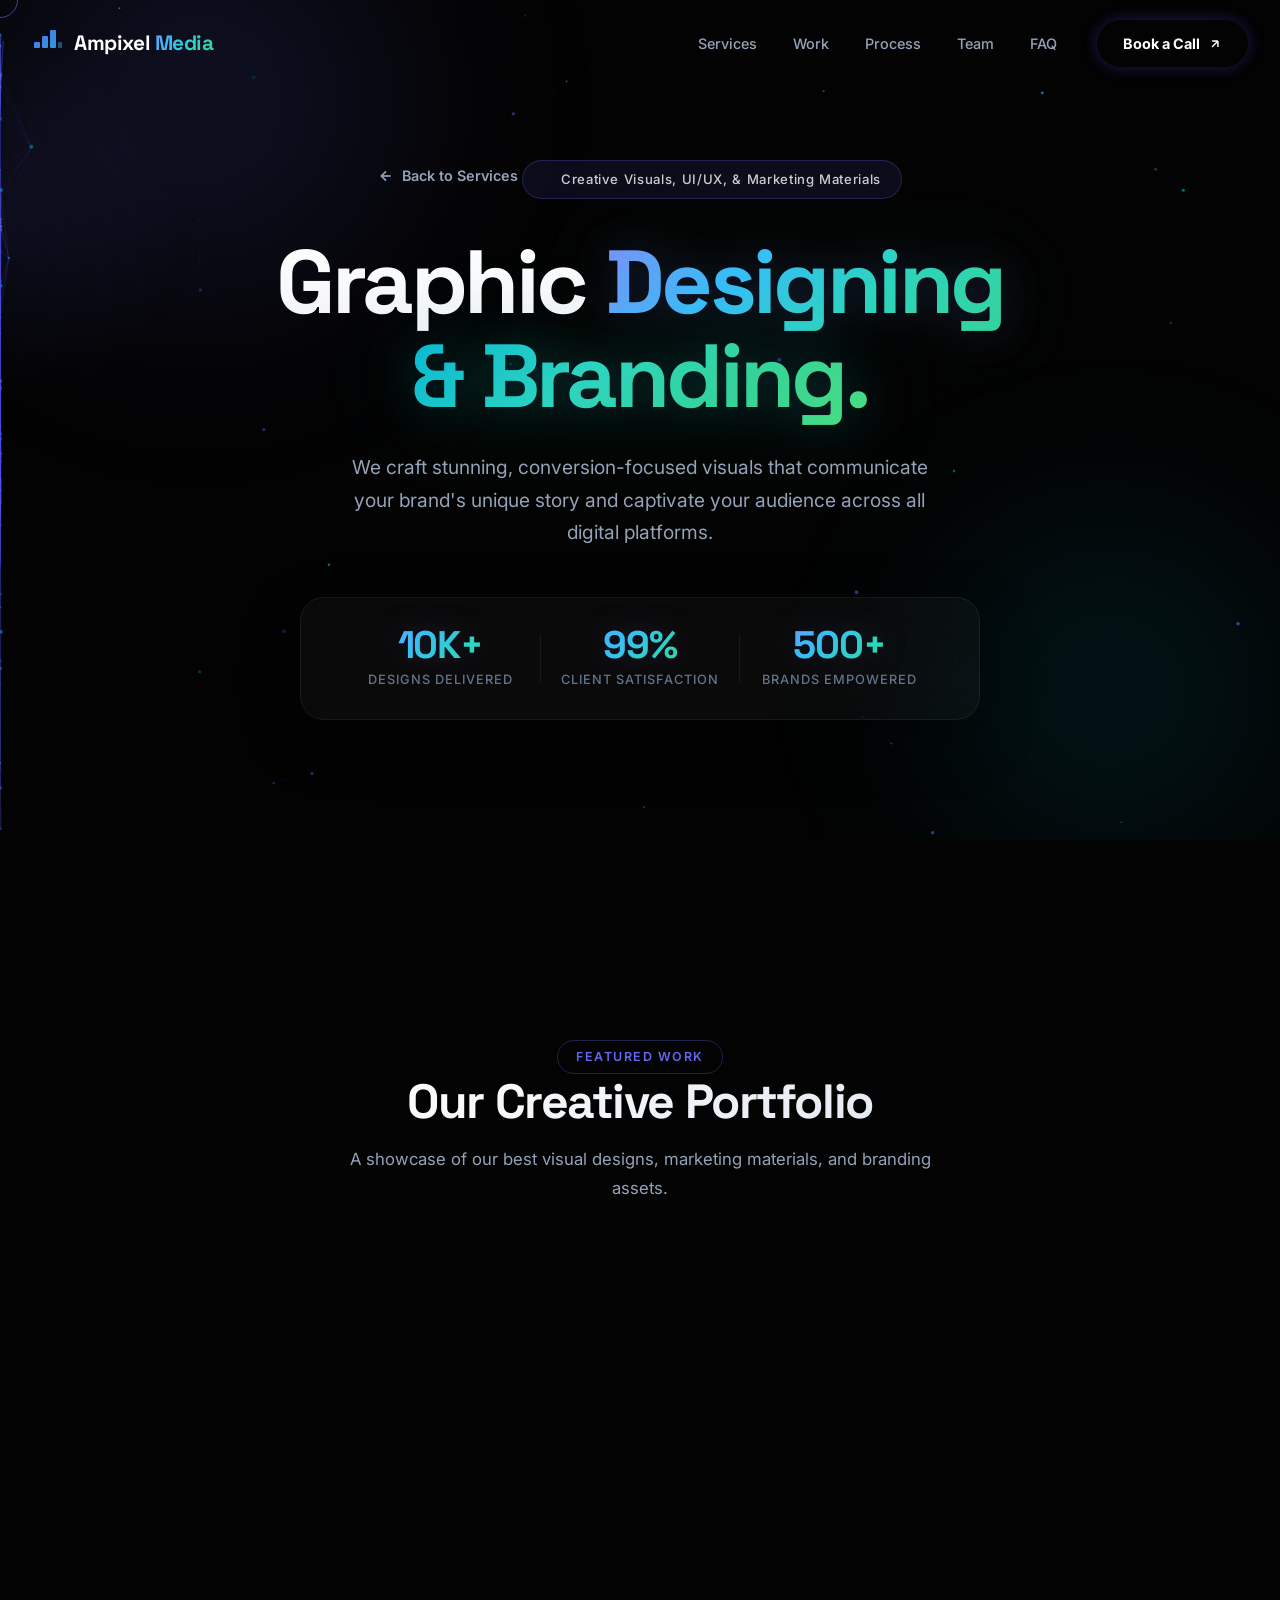
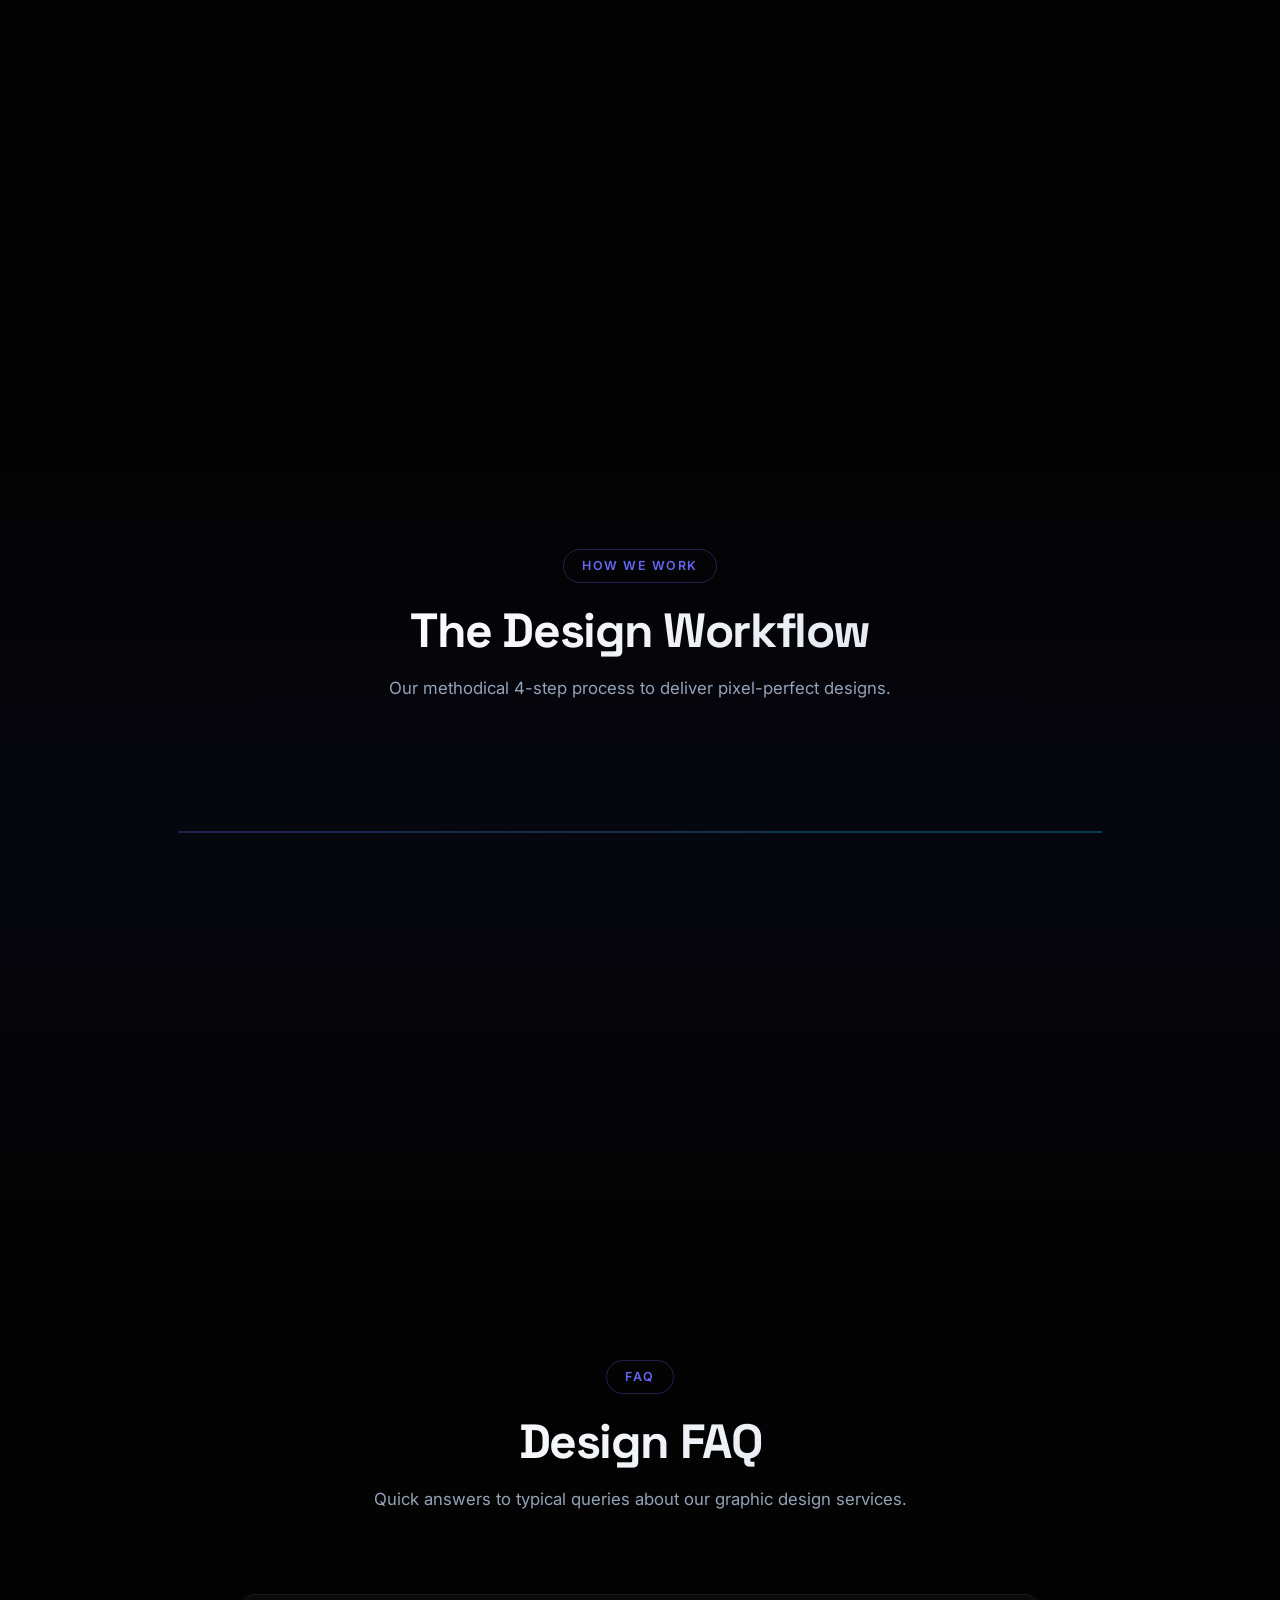
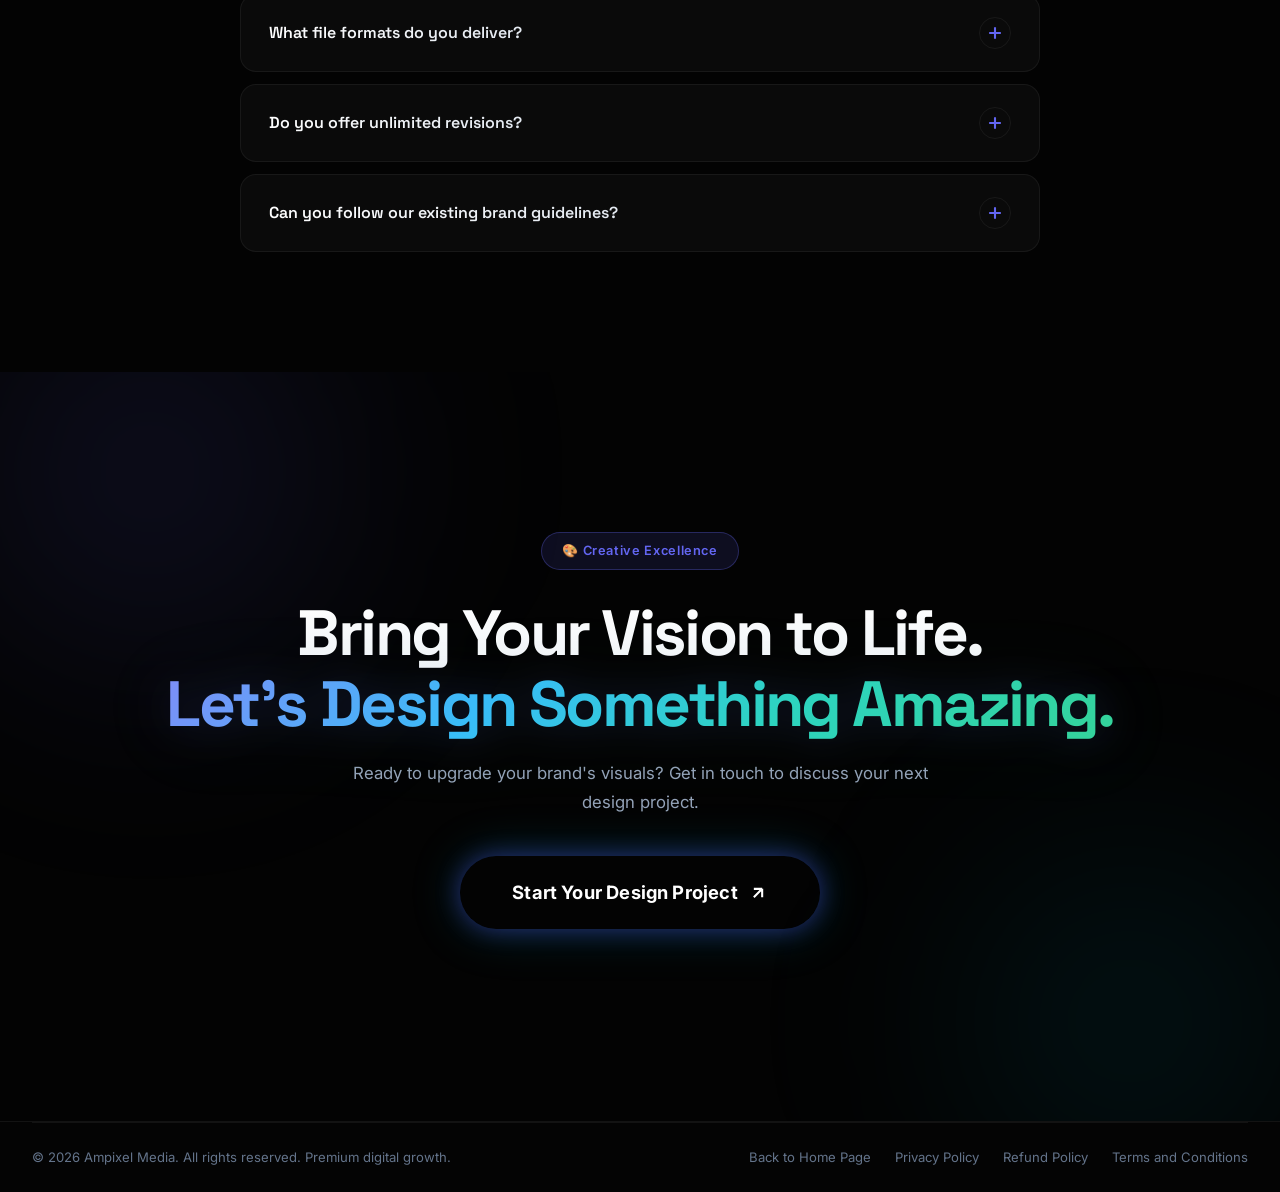
==== commit 72cb71c1: "graphic designing images" ====
--- a/graphic-designing.html
+++ b/graphic-designing.html
@@ -291,31 +291,58 @@
             <div class="masonry-grid reveal">
                 <!-- Graphic Designing Portfolio -->
                 <div class="masonry-item">
-                    <img src="images/portfolio/Graphic Designing Portfolio/GE1.png" alt="Graphic Design 1"
+                    <img src="images/portfolio/Graphic Designing Portfolio/Graphic1.jpeg" alt="Graphic Design 1"
                         onerror="this.src='https://picsum.photos/600/800?random=ge1'">
                 </div>
                 <div class="masonry-item">
-                    <img src="images/portfolio/Graphic Designing Portfolio/GE2.png" alt="Graphic Design 2"
+                    <img src="images/portfolio/Graphic Designing Portfolio/Graphic2.jpeg" alt="Graphic Design 2"
                         onerror="this.src='https://picsum.photos/600/600?random=ge2'">
                 </div>
                 <div class="masonry-item">
-                    <img src="images/portfolio/Graphic Designing Portfolio/GE3.png" alt="Graphic Design 3"
+                    <img src="images/portfolio/Graphic Designing Portfolio/Graphic3.jpeg" alt="Graphic Design 3"
                         onerror="this.src='https://picsum.photos/600/900?random=ge3'">
                 </div>
                 <div class="masonry-item">
-                    <img src="images/portfolio/Graphic Designing Portfolio/GE4.png" alt="Graphic Design 4"
+                    <img src="images/portfolio/Graphic Designing Portfolio/Graphic4.jpeg" alt="Graphic Design 4"
                         onerror="this.src='https://picsum.photos/600/500?random=ge4'">
                 </div>
                 <div class="masonry-item">
-                    <img src="images/portfolio/Graphic Designing Portfolio/GE5.png" alt="Graphic Design 5"
+                    <img src="images/portfolio/Graphic Designing Portfolio/Graphic5.jpeg" alt="Graphic Design 5"
                         onerror="this.src='https://picsum.photos/600/750?random=ge5'">
                 </div>
                 <div class="masonry-item">
-                    <img src="images/portfolio/Graphic Designing Portfolio/GE6.png" alt="Graphic Design 6"
+                    <img src="images/portfolio/Graphic Designing Portfolio/Graphic6.jpeg" alt="Graphic Design 6"
                         onerror="this.src='https://picsum.photos/600/850?random=ge6'">
                 </div>
                 <div class="masonry-item">
-                    <img src="images/portfolio/Graphic Designing Portfolio/GE7.png" alt="Graphic Design 7"
+                    <img src="images/portfolio/Graphic Designing Portfolio/Graphic7.jpeg" alt="Graphic Design 7"
+                        onerror="this.src='https://picsum.photos/600/700?random=ge7'">
+                </div>
+                <div class="masonry-item">
+                    <img src="images/portfolio/Graphic Designing Portfolio/GE1.png" alt="Graphic Design 8"
+                        onerror="this.src='https://picsum.photos/600/800?random=ge1'">
+                </div><div class="masonry-item">
+                    <img src="images/portfolio/Graphic Designing Portfolio/GE2.png" alt="Graphic Design 9"
+                        onerror="this.src='https://picsum.photos/600/600?random=ge2'">
+                </div>
+                <div class="masonry-item">
+                    <img src="images/portfolio/Graphic Designing Portfolio/GE3.png" alt="Graphic Design 10"
+                        onerror="this.src='https://picsum.photos/600/900?random=ge3'">
+                </div>
+                <div class="masonry-item">
+                    <img src="images/portfolio/Graphic Designing Portfolio/GE4.png" alt="Graphic Design 11"
+                        onerror="this.src='https://picsum.photos/600/500?random=ge4'">
+                </div>
+                <div class="masonry-item">
+                    <img src="images/portfolio/Graphic Designing Portfolio/GE5.png" alt="Graphic Design 12"
+                        onerror="this.src='https://picsum.photos/600/750?random=ge5'">
+                </div>
+                <div class="masonry-item">
+                    <img src="images/portfolio/Graphic Designing Portfolio/GE6.png" alt="Graphic Design 13"
+                        onerror="this.src='https://picsum.photos/600/850?random=ge6'">
+                </div>
+                 <div class="masonry-item">
+                    <img src="images/portfolio/Graphic Designing Portfolio/GE7.png" alt="Graphic Design 14"
                         onerror="this.src='https://picsum.photos/600/700?random=ge7'">
                 </div>
             </div>
